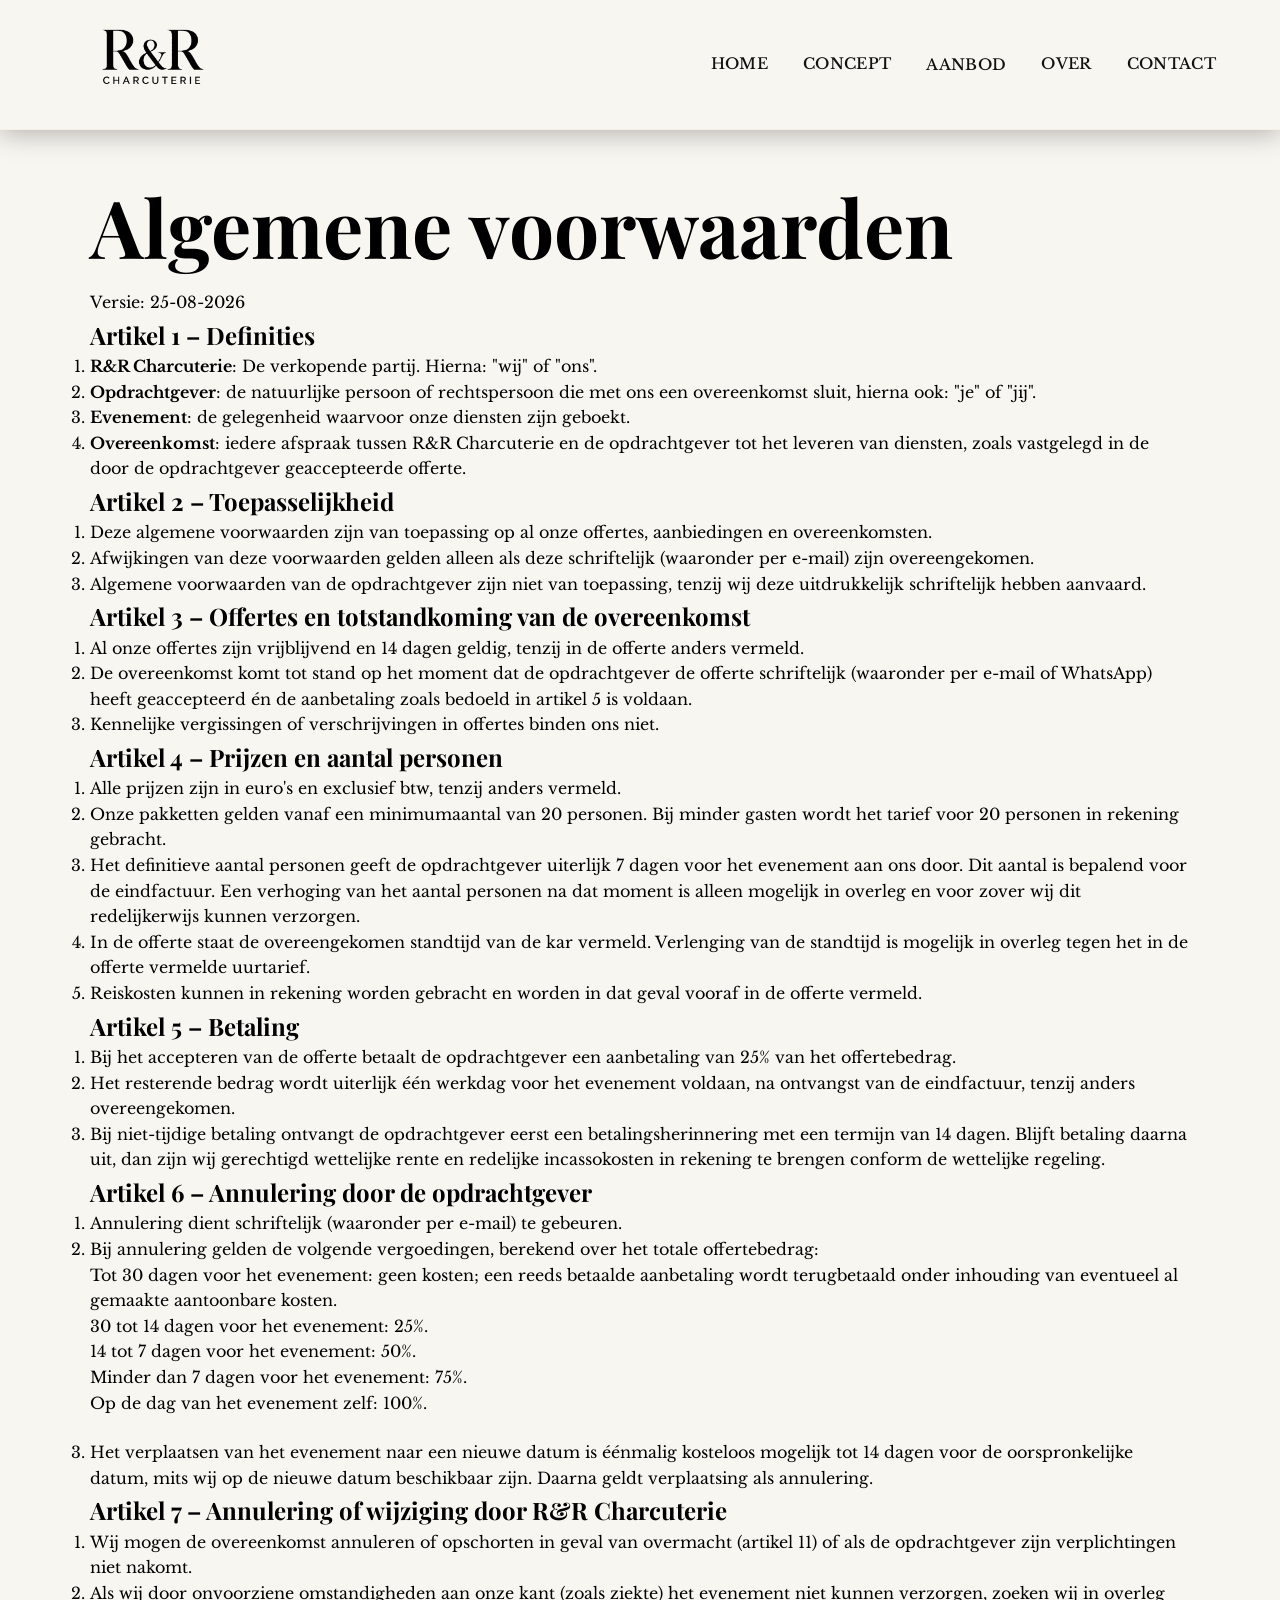
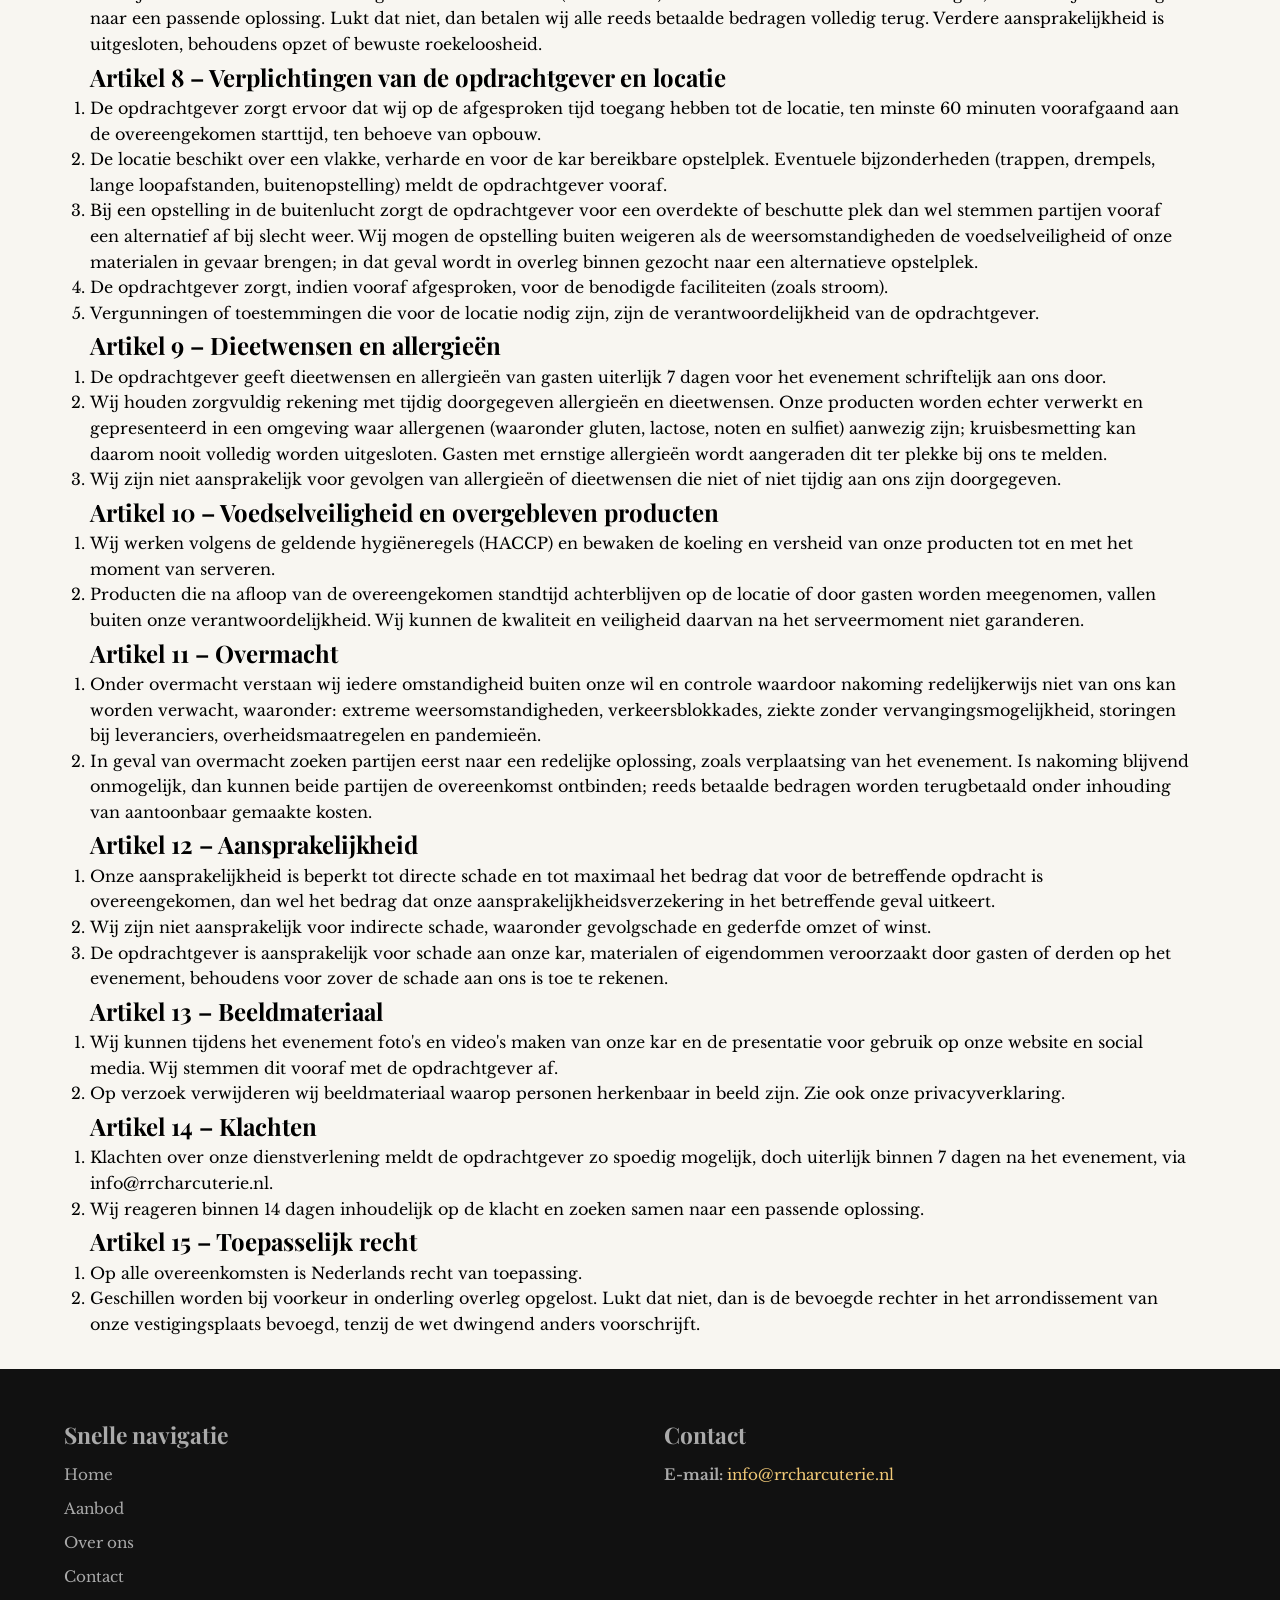
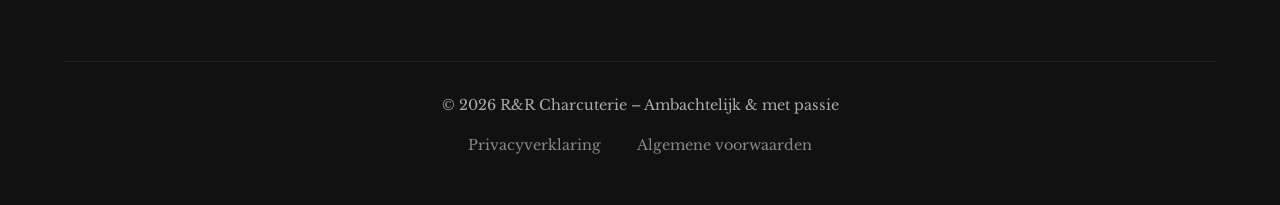
==== algemeen.html @ f0689439 "algemeen" ====
<!DOCTYPE html>
<html lang="en">
<head>
    <meta charset="UTF-8">
    <meta name="viewport" content="width=device-width, initial-scale=1.0">
    <title>Algemene Voorwaarden - Charcuterie Ruben en Ryan</title>
    <link rel="stylesheet" href="/styles.css">
     <!-- Favicon -->
  <link rel="icon" type="image/jpeg" href="t4jKO.jpg">

  <!-- CSS -->
  <link rel="stylesheet" href="/styles.css">

  <!-- Google Fonts -->
  <link rel="preconnect" href="https://fonts.googleapis.com">
  <link rel="preconnect" href="https://fonts.gstatic.com" crossorigin>

  <link
    href="https://fonts.googleapis.com/css2?family=Playfair+Display:wght@400;600&family=Libre+Baskerville&display=swap"
    rel="stylesheet"
  >
</head>
<body>

    <header class="header">
  <div class="container">

    <a href="/" class="logo" aria-label="R&R Charcuterie home">
      <img
        src="t4jKO-removebg-preview.png"
        alt="R&R Charcuterie logo"
      >
    </a>

    <button
      class="menu-toggle"
      aria-label="Menu openen"
      type="button"
    >
      ☰
    </button>

    <nav class="nav" aria-label="Hoofdnavigatie">
      <a href="/">Home</a>
      <a href="/#hoe-werkt-het">Concept</a>

      <div class="dropdown">
        <a
          href="/#menu"
          class="dropdown-toggle"
        >
          Aanbod
        </a>
      </div>

      <a href="/#over">Over</a>
      <a href="/#contact">Contact</a>
    </nav>

  </div>
</header>
<main class="terms-page">
  <section class="terms-hero">
    <div class="container">
      <h1>Algemene voorwaarden</h1>
      <p class="terms-date">Versie: 25-08-2026</p>
    </div>
  </section>

  <section class="terms-section">
    <div class="container terms-container">

      <article class="terms-article">
        <h2>Artikel 1 – Definities</h2>

        <ol>
          <li><strong>R&R Charcuterie</strong>: De verkopende partij. Hierna: "wij" of "ons".</li>
          <li><strong>Opdrachtgever</strong>: de natuurlijke persoon of rechtspersoon die met ons een overeenkomst sluit, hierna ook: "je" of "jij".</li>
          <li><strong>Evenement</strong>: de gelegenheid waarvoor onze diensten zijn geboekt.</li>
          <li><strong>Overeenkomst</strong>: iedere afspraak tussen R&R Charcuterie en de opdrachtgever tot het leveren van diensten, zoals vastgelegd in de door de opdrachtgever geaccepteerde offerte.</li>
        </ol>
      </article>

      <article class="terms-article">
        <h2>Artikel 2 – Toepasselijkheid</h2>

        <ol>
          <li>Deze algemene voorwaarden zijn van toepassing op al onze offertes, aanbiedingen en overeenkomsten.</li>
          <li>Afwijkingen van deze voorwaarden gelden alleen als deze schriftelijk (waaronder per e-mail) zijn overeengekomen.</li>
          <li>Algemene voorwaarden van de opdrachtgever zijn niet van toepassing, tenzij wij deze uitdrukkelijk schriftelijk hebben aanvaard.</li>
        </ol>
      </article>

      <article class="terms-article">
        <h2>Artikel 3 – Offertes en totstandkoming van de overeenkomst</h2>

        <ol>
          <li>Al onze offertes zijn vrijblijvend en 14 dagen geldig, tenzij in de offerte anders vermeld.</li>
          <li>De overeenkomst komt tot stand op het moment dat de opdrachtgever de offerte schriftelijk (waaronder per e-mail of WhatsApp) heeft geaccepteerd én de aanbetaling zoals bedoeld in artikel 5 is voldaan.</li>
          <li>Kennelijke vergissingen of verschrijvingen in offertes binden ons niet.</li>
        </ol>
      </article>

      <article class="terms-article">
        <h2>Artikel 4 – Prijzen en aantal personen</h2>

        <ol>
          <li>Alle prijzen zijn in euro's en exclusief btw, tenzij anders vermeld.</li>
          <li>Onze pakketten gelden vanaf een minimumaantal van 20 personen. Bij minder gasten wordt het tarief voor 20 personen in rekening gebracht.</li>
          <li>Het definitieve aantal personen geeft de opdrachtgever uiterlijk 7 dagen voor het evenement aan ons door. Dit aantal is bepalend voor de eindfactuur. Een verhoging van het aantal personen na dat moment is alleen mogelijk in overleg en voor zover wij dit redelijkerwijs kunnen verzorgen.</li>
          <li>In de offerte staat de overeengekomen standtijd van de kar vermeld. Verlenging van de standtijd is mogelijk in overleg tegen het in de offerte vermelde uurtarief.</li>
          <li>Reiskosten kunnen in rekening worden gebracht en worden in dat geval vooraf in de offerte vermeld.</li>
        </ol>
      </article>

      <article class="terms-article">
        <h2>Artikel 5 – Betaling</h2>

        <ol>
          <li>Bij het accepteren van de offerte betaalt de opdrachtgever een aanbetaling van 25% van het offertebedrag.</li>
          <li>Het resterende bedrag wordt uiterlijk één werkdag voor het evenement voldaan, na ontvangst van de eindfactuur, tenzij anders overeengekomen.</li>
          <li>Bij niet-tijdige betaling ontvangt de opdrachtgever eerst een betalingsherinnering met een termijn van 14 dagen. Blijft betaling daarna uit, dan zijn wij gerechtigd wettelijke rente en redelijke incassokosten in rekening te brengen conform de wettelijke regeling.</li>
        </ol>
      </article>

      <article class="terms-article">
        <h2>Artikel 6 – Annulering door de opdrachtgever</h2>

        <ol>
          <li>Annulering dient schriftelijk (waaronder per e-mail) te gebeuren.</li>
          <li>
            Bij annulering gelden de volgende vergoedingen, berekend over het totale offertebedrag:
            <ul>
              <li>Tot 30 dagen voor het evenement: geen kosten; een reeds betaalde aanbetaling wordt terugbetaald onder inhouding van eventueel al gemaakte aantoonbare kosten.</li>
              <li>30 tot 14 dagen voor het evenement: 25%.</li>
              <li>14 tot 7 dagen voor het evenement: 50%.</li>
              <li>Minder dan 7 dagen voor het evenement: 75%.</li>
              <li>Op de dag van het evenement zelf: 100%.</li>
            </ul>
          </li>
          <li>Het verplaatsen van het evenement naar een nieuwe datum is éénmalig kosteloos mogelijk tot 14 dagen voor de oorspronkelijke datum, mits wij op de nieuwe datum beschikbaar zijn. Daarna geldt verplaatsing als annulering.</li>
        </ol>
      </article>

      <article class="terms-article">
        <h2>Artikel 7 – Annulering of wijziging door R&R Charcuterie</h2>

        <ol>
          <li>Wij mogen de overeenkomst annuleren of opschorten in geval van overmacht (artikel 11) of als de opdrachtgever zijn verplichtingen niet nakomt.</li>
          <li>Als wij door onvoorziene omstandigheden aan onze kant (zoals ziekte) het evenement niet kunnen verzorgen, zoeken wij in overleg naar een passende oplossing. Lukt dat niet, dan betalen wij alle reeds betaalde bedragen volledig terug. Verdere aansprakelijkheid is uitgesloten, behoudens opzet of bewuste roekeloosheid.</li>
        </ol>
      </article>

      <article class="terms-article">
        <h2>Artikel 8 – Verplichtingen van de opdrachtgever en locatie</h2>

        <ol>
          <li>De opdrachtgever zorgt ervoor dat wij op de afgesproken tijd toegang hebben tot de locatie, ten minste 60 minuten voorafgaand aan de overeengekomen starttijd, ten behoeve van opbouw.</li>
          <li>De locatie beschikt over een vlakke, verharde en voor de kar bereikbare opstelplek. Eventuele bijzonderheden (trappen, drempels, lange loopafstanden, buitenopstelling) meldt de opdrachtgever vooraf.</li>
          <li>Bij een opstelling in de buitenlucht zorgt de opdrachtgever voor een overdekte of beschutte plek dan wel stemmen partijen vooraf een alternatief af bij slecht weer. Wij mogen de opstelling buiten weigeren als de weersomstandigheden de voedselveiligheid of onze materialen in gevaar brengen; in dat geval wordt in overleg binnen gezocht naar een alternatieve opstelplek.</li>
          <li>De opdrachtgever zorgt, indien vooraf afgesproken, voor de benodigde faciliteiten (zoals stroom).</li>
          <li>Vergunningen of toestemmingen die voor de locatie nodig zijn, zijn de verantwoordelijkheid van de opdrachtgever.</li>
        </ol>
      </article>

      <article class="terms-article">
        <h2>Artikel 9 – Dieetwensen en allergieën</h2>

        <ol>
          <li>De opdrachtgever geeft dieetwensen en allergieën van gasten uiterlijk 7 dagen voor het evenement schriftelijk aan ons door.</li>
          <li>Wij houden zorgvuldig rekening met tijdig doorgegeven allergieën en dieetwensen. Onze producten worden echter verwerkt en gepresenteerd in een omgeving waar allergenen (waaronder gluten, lactose, noten en sulfiet) aanwezig zijn; kruisbesmetting kan daarom nooit volledig worden uitgesloten. Gasten met ernstige allergieën wordt aangeraden dit ter plekke bij ons te melden.</li>
          <li>Wij zijn niet aansprakelijk voor gevolgen van allergieën of dieetwensen die niet of niet tijdig aan ons zijn doorgegeven.</li>
        </ol>
      </article>

      <article class="terms-article">
        <h2>Artikel 10 – Voedselveiligheid en overgebleven producten</h2>

        <ol>
          <li>Wij werken volgens de geldende hygiëneregels (HACCP) en bewaken de koeling en versheid van onze producten tot en met het moment van serveren.</li>
          <li>Producten die na afloop van de overeengekomen standtijd achterblijven op de locatie of door gasten worden meegenomen, vallen buiten onze verantwoordelijkheid. Wij kunnen de kwaliteit en veiligheid daarvan na het serveermoment niet garanderen.</li>
        </ol>
      </article>

      <article class="terms-article">
        <h2>Artikel 11 – Overmacht</h2>

        <ol>
          <li>Onder overmacht verstaan wij iedere omstandigheid buiten onze wil en controle waardoor nakoming redelijkerwijs niet van ons kan worden verwacht, waaronder: extreme weersomstandigheden, verkeersblokkades, ziekte zonder vervangingsmogelijkheid, storingen bij leveranciers, overheidsmaatregelen en pandemieën.</li>
          <li>In geval van overmacht zoeken partijen eerst naar een redelijke oplossing, zoals verplaatsing van het evenement. Is nakoming blijvend onmogelijk, dan kunnen beide partijen de overeenkomst ontbinden; reeds betaalde bedragen worden terugbetaald onder inhouding van aantoonbaar gemaakte kosten.</li>
        </ol>
      </article>

      <article class="terms-article">
        <h2>Artikel 12 – Aansprakelijkheid</h2>

        <ol>
          <li>Onze aansprakelijkheid is beperkt tot directe schade en tot maximaal het bedrag dat voor de betreffende opdracht is overeengekomen, dan wel het bedrag dat onze aansprakelijkheidsverzekering in het betreffende geval uitkeert.</li>
          <li>Wij zijn niet aansprakelijk voor indirecte schade, waaronder gevolgschade en gederfde omzet of winst.</li>
          <li>De opdrachtgever is aansprakelijk voor schade aan onze kar, materialen of eigendommen veroorzaakt door gasten of derden op het evenement, behoudens voor zover de schade aan ons is toe te rekenen.</li>
        </ol>
      </article>

      <article class="terms-article">
        <h2>Artikel 13 – Beeldmateriaal</h2>

        <ol>
          <li>Wij kunnen tijdens het evenement foto's en video's maken van onze kar en de presentatie voor gebruik op onze website en social media. Wij stemmen dit vooraf met de opdrachtgever af.</li>
          <li>Op verzoek verwijderen wij beeldmateriaal waarop personen herkenbaar in beeld zijn. Zie ook onze privacyverklaring.</li>
        </ol>
      </article>

      <article class="terms-article">
        <h2>Artikel 14 – Klachten</h2>

        <ol>
          <li>Klachten over onze dienstverlening meldt de opdrachtgever zo spoedig mogelijk, doch uiterlijk binnen 7 dagen na het evenement, via <a href="mailto:info@rrcharcuterie.nl">info@rrcharcuterie.nl</a>.</li>
          <li>Wij reageren binnen 14 dagen inhoudelijk op de klacht en zoeken samen naar een passende oplossing.</li>
        </ol>
      </article>

      <article class="terms-article">
        <h2>Artikel 15 – Toepasselijk recht</h2>

        <ol>
          <li>Op alle overeenkomsten is Nederlands recht van toepassing.</li>
          <li>Geschillen worden bij voorkeur in onderling overleg opgelost. Lukt dat niet, dan is de bevoegde rechter in het arrondissement van onze vestigingsplaats bevoegd, tenzij de wet dwingend anders voorschrijft.</li>
        </ol>
      </article>

    </div>
  </section>
</main>

<!-- FOOTER -->
<footer class="footer">

  <div class="container">

    <div class="footer-top">

      <nav
        class="footer-links"
        aria-label="Footer navigatie"
      >

        <h2>
          Snelle navigatie
        </h2>

        <ul>

          <li>
            <a href="/">
              Home
            </a>
          </li>

          <li>
            <a href="/#menu">
              Aanbod
            </a>
          </li>

          <li>
            <a href="/#over">
              Over ons
            </a>
          </li>

          <li>
            <a href="/#contact">
              Contact
            </a>
          </li>

        </ul>

      </nav>


      <div class="footer-contact">

        <h2>
          Contact
        </h2>

        <p>
          <strong>E-mail:</strong>
          <a href="mailto:info@rrcharcuterie.nl">
            info@rrcharcuterie.nl
          </a>
        </p>

      </div>

    </div>


    <div class="footer-bottom">

      <p>
        © 2026 R&amp;R Charcuterie – Ambachtelijk &amp; met passie
      </p>

      <div class="footer-legal">

        <a href="/privacy">
          Privacyverklaring
        </a>

        <a href="/algemeen.html">
          Algemene voorwaarden
        </a>

      </div>

    </div>

  </div>

</footer>

</body>
</html>
---- styles.css ----
/* === RESET & BASICS === */
* {
    margin: 0;
    padding: 0;
    box-sizing: border-box;
  }
html {
  scroll-behavior: smooth !important;
}
  
  body {
    --offwhite: #F8F6F1;
    min-height: 100vh;           /* pagina mag scrollen als content langer is */
    margin: 0;
    font-family: 'Libre Baskerville', serif;
    line-height: 1.6;
    background-color: var(--offwhite)
  }
  
  h1, h2, h3 {
    font-family: 'Playfair Display', serif;
  }
  
  .container {
    width: 90%;
    max-width: 1100px;
    margin: 0 auto;
  }
  
  :root {
    --charcoal: #111111;           /* dieper zwart voor maximale contrast */
    --header-bg: #ffffff;          /* bijna zwart, rijk & diep */
    --header-text: #111111;        /* puur wit – max contrast op donkere bg */
    --accent: #f1c977;             /* helderder, warmer goud – knalt eruit */
    --accent-dark: #d9b26f;        /* donkerdere goud voor diepte in gradients */
    --offwhite: #ffffff;           /* helder wit – beste achtergrond voor tekst */
    --taupe: #8c7f6b;              /* donkerdere neutraal voor secundair */
    --text-dark: #0f0f0f;          /* bijna zwart – super leesbaar op wit */
    --text-light: #444444;         /* donker grijs – goed voor subtiele tekst */
    --border-light: #d9d0b8;       /* zachte maar zichtbare border */
    --shadow-gold: rgba(240,211,153,0.35); /* sterkere gouden schaduw */
  }
  
  /* === HEADER === */
  .header {
    background: var(--offwhite);
    color: var(--header-text);
    position: sticky;
    top: 0;
    z-index: 1000;
    box-shadow: 0 4px 25px rgba(0, 0, 0, 0.28);
    backdrop-filter: blur(12px);
    -webkit-backdrop-filter: blur(12px);
    border-bottom: 1px solid rgba(201, 169, 110, 0.08);
    transition: all 0.35s ease;
  }
  
  .header.scrolled {
    background: rgba(26, 24, 22, 0.92);
    box-shadow: 0 6px 35px rgba(0, 0, 0, 0.4);
    backdrop-filter: blur(16px);
  }
  
  .header .container {
    display: flex;
    justify-content: space-between;
    align-items: center;
    max-width: 1440px;
    margin: 0 auto;
  }
  
  .logo {
    font-size: 1.55rem;
    font-weight: 700;
    letter-spacing: -0.02em;
    text-decoration: none;
    background: linear-gradient(90deg, var(--accent), #e8d5b7);
    -webkit-background-clip: text;
    background-clip: text;
    -webkit-text-fill-color: transparent;
  }

 
  
  .nav {
    display: flex;
    align-items: center;
    gap: 2.2rem;
  }
  
  .nav a {
    color: var(--header-text);
    text-decoration: none;
    font-size: 0.95rem;
    font-weight: 500;
    letter-spacing: 0.02em;
    text-transform: uppercase;
    position: relative;
    transition: all 0.28s ease;
  }
  
  .nav a:hover,
  .nav a.active {
    color: var(--accent);
  }
  
  .nav a::after {
    content: '';
    position: absolute;
    width: 0;
    height: 1.5px;
    bottom: -6px;
    left: 0;
    background: var(--accent);
    transition: width 0.35s cubic-bezier(0.22, 0.61, 0.36, 1);
  }
  
  .nav a:hover::after,
  .nav a.active::after {
    width: 100%;
  }

  .logo img{
    width: 175px;
  }



  
  .menu-toggle {
    display: none;
    background: none;
    border: none;
    color: var(--header-text);
    font-size: 1.6rem;
    cursor: pointer;
    padding: 0.5rem;
    line-height: 1;
  }

  
  
  /* === DROPDOWN === */
  .dropdown {
    position: relative;
    display: inline-block;
  }
  
  .dropdown-toggle {
    color: var(--header-text);
    text-decoration: none;
    font-size: 0.95rem;
    font-weight: 500;
    letter-spacing: 0.02em;
    text-transform: uppercase;
    padding: 0.5rem 0;
    transition: color 0.28s ease;
  }
  
  .dropdown-toggle:hover,
  .dropdown-toggle.active {
    color: var(--accent);
  }
  
  /* Dropdown menu (verborgen standaard) */
  .dropdown-menu {
    display: none;
    position: absolute;
    top: 100%;
    left: 0;
    background: var(--header-bg);
    min-width: 180px;
    box-shadow: 0 8px 25px rgba(0,0,0,0.35);
    border-radius: 8px;
    overflow: hidden;
    backdrop-filter: blur(12px);
    -webkit-backdrop-filter: blur(12px);
    border: 1px solid rgba(201,169,110,0.15);
    z-index: 999;
    margin-top: 6px;
  }
  
  .dropdown-menu a {
    display: block;
    padding: 0.9rem 1.5rem;
    color: var(--header-text);
    text-decoration: none;
    font-size: 0.9rem;
    transition: all 0.25s ease;
    white-space: nowrap;
  }
  
  .dropdown-menu a:hover {
    background: rgba(201,169,110,0.15);
    color: var(--accent);
    padding-left: 1.8rem;
  }
  
  /* Hover: toon dropdown op desktop */
  .dropdown:hover .dropdown-menu {
    display: block;
  }
  
  /* === DROPDOWN OP MOBIEL – veel schoner en intuïtiever === */
  @media (max-width: 768px) {
    /* Dropdown wrapper in mobiel menu */
    .dropdown {
      width: 100%;
    }
  
    /* De toggle-link (Aanbod) krijgt een pijltje of indicator */
    .dropdown-toggle {
      display: flex;
      justify-content: space-between;
      align-items: center;
      width: 100%;
      padding: 0.8rem 1rem;
      cursor: pointer;
    }
  
    .nav{
      align-items: flex-start;
    }
  
    .dropdown-toggle::after {
      content: '▼';
      font-size: 0.8rem;
      transition: transform 0.3s ease;
    }
  
    /* Als submenu open is: draai pijltje om */
    .dropdown.open .dropdown-toggle::after {
      transform: rotate(180deg);
    }
  
    /* Submenu zelf */
    .dropdown-menu {
      display: none; /* standaard dicht */
      position: static;
      background: rgba(0,0,0,0.15); /* subtiel donkerder voor contrast */
      border: none;
      box-shadow: none;
      margin: 0;
      padding: 0.5rem 0 0.5rem 1.5rem; /* lichte insprong */
      border-left: 3px solid var(--accent);
    }
  
    .dropdown-menu a {
      display: block;
      padding: 0.9rem 1rem;
      font-size: 1rem;
      color: var(--header-text);
      text-decoration: none;
    }
  
    .dropdown-menu a:hover {
      background: rgba(201,169,110,0.2);
    }
  
    /* Toon submenu als .open class op .dropdown staat */
    .dropdown.open .dropdown-menu {
      display: block;
    }
  }
  /* === HERO === */
  .hero {
    position: relative;
    height: 70vh;
    display: grid;
    place-items: start center;          /* hoger positioneren */
    padding-top: clamp(5rem, 10vh, 10rem); /* titel hoger op pagina */
    color: #f5f0e9;
    overflow: hidden;
    isolation: isolate;
  }
  
  .hero-img {
    position: absolute;
    inset: 0;
    width: 100%;
    height: 100%;
    object-fit: cover;
    object-position: center 60%;
    z-index: 1;
    will-change: transform;
  }

  .hero-info{
    margin-bottom: 3rem;
  }
  
  .hero-overlay {
    position: absolute;
    inset: 0;
    background: linear-gradient(
      to bottom,
      rgba(0,0,0,0.28) 0%,
      rgba(0,0,0,0.55) 50%,
      rgba(0,0,0,0.65) 100%
    );
    z-index: 2;
    mix-blend-mode: multiply;
    pointer-events: none;
  }
  
  .hero-content {
    position: relative;
    z-index: 3;
    text-align: center;
    padding: 0 1.5rem;
    margin-bottom:3em;
  }
  
  .hero-title {
    font-size: clamp(5rem, 8vw, 6.5rem);
    font-weight: 800;
    letter-spacing: -0.04em;
    line-height: 1.2;
    margin: 0 0 1.2rem;
    text-shadow: 0 8px 32px rgba(0,0,0,0.65);
    background: linear-gradient(90deg, var(--accent), #e8d5b7, var(--accent));
    -webkit-background-clip: text;
    background-clip: text;
    -webkit-text-fill-color: transparent;
    animation: subtleGlow 6s ease-in-out infinite alternate;
  }
  
  .hero-subtitle {
    font-size: clamp(1.25rem, 3.5vw, 1.55rem);
    font-weight: 400;
    line-height: 1.45;
    margin: 0 0 1rem;
    opacity: 0.92;
    letter-spacing: 0.01em;
  }
  
  /* === BUTTONS === */
  .btn {
    display: inline-flex;
    align-items: center;
    justify-content: center;
    gap: 0.8rem;
    padding: 1rem 2.4rem;
    font-size: 1.05rem;
    font-weight: 600;
    letter-spacing: 0.06em;
    text-transform: uppercase;
    text-decoration: none;
    border: none;
    border-radius: 50px;
    cursor: pointer;
    transition: all 0.4s cubic-bezier(0.22, 1, 0.36, 1);
    will-change: transform, box-shadow;
  }
  
  .btn-primary, .btn-hero {
    background: linear-gradient(145deg, var(--accent), #b8975c);
    color: #1a1816;
    box-shadow: 
      0 8px 25px rgba(201, 169, 110, 0.35),
      inset 0 1px 0 rgba(255,255,255,0.18);
  }
  
  .btn-primary:hover,
  .btn-primary:focus-visible,
  .btn-hero:hover,
  .btn-hero:focus-visible {
    transform: translateY(-4px) scale(1.04);
    box-shadow: 
      0 16px 40px rgba(201, 169, 110, 0.5),
      inset 0 1px 0 rgba(255,255,255,0.25);
    background: linear-gradient(145deg, #d4b577, var(--accent));
  }
  
  .btn-primary:active 
  , .btn-hero:active{
    transform: translateY(-1px) scale(0.98);
    box-shadow: 0 6px 20px rgba(201, 169, 110, 0.4);
  }
  
  /* === VERGELIJKING / KEUZE BLOKKEN – compact & in één scherm === */
  .comparison-section {
    padding: clamp(4rem, 8vh, 7rem) 0;
    background: var(--offwhite);
    color: var(--charcoal);
  }
  
  .section-title {
    font-size: clamp(2.4rem, 5vw, 3.8rem);
    text-align: center;
    margin-bottom: 0.8rem;
    background: linear-gradient(90deg, var(--accent), #e8d5b7, var(--accent));
    -webkit-background-clip: text;
    background-clip: text;
    -webkit-text-fill-color: transparent;
  }
  
  .how-it-works {
    padding: 8rem 0 10rem;
     background-image: url("top-view-cheese-assortment-with-copy-space.jpg");
    background-size: cover;
    background-position: center;
    background-repeat: no-repeat;
    text-align: center;
  }


  
  .section-title {
    font-size: clamp(2.8rem, 6vw, 4.5rem);
    margin-bottom: 1rem;
    background: linear-gradient(90deg, var(--accent), #e8d5b7);
    -webkit-background-clip: text;
    background-clip: text;
    -webkit-text-fill-color: transparent;
  }
  
  .section-subtitle {
    font-size: 1.25rem;
    max-width: 720px;
    margin: 0 auto 4.5rem;
  }
  
  .timeline {
    position: relative;
    max-width: 900px;
    margin: 0 auto;
    padding: 1rem 0;
  }
  
  
  .timeline::before {
    content: '';
    position: absolute;
    top: 0;
    bottom: 0;
    left: 50%;
    width: 4px;
    background: linear-gradient(to bottom, var(--accent), rgba(201,169,110,0.3));
    transform: translateX(-50%);
    border-radius: 2px;
  }
  
  .timeline-item {
    display: flex;
    align-items: center;
    margin: 3rem 0;
    opacity: 0;
    transform: translateY(30px);
    transition: opacity 0.8s ease, transform 0.8s ease;
  }
  
  .timeline-item.visible {
    opacity: 1;
    transform: translateY(0);
  }
  
  .timeline-item:nth-child(even) {
    flex-direction: row-reverse;
    text-align: right;
  }
  
  .timeline-dot {
    width: 22px;
    height: 22px;
    background: var(--accent);
    border: 4px solid white;
    border-radius: 50%;
    box-shadow: 0 0 0 6px rgba(201,169,110,0.25);
    position: absolute;
    left: 50%;
    transform: translateX(-50%);
    z-index: 2;
    transition: all 0.5s ease;
  }
  
  .timeline-content {
    width: 45%;
    background: white;
    padding: 2rem;
    border-radius: 16px;
    box-shadow: 0 12px 40px rgba(0,0,0,0.08);
    transition: all 0.5s ease;
  }
  
  .timeline-content h3 {
    font-size: 1.9rem;
    margin-bottom: 0.8rem;
    color: var(--charcoal);
  }
  
  .timeline-content p {
    font-size: 1.08rem;
    color: #555;
    line-height: 1.6;
  }
  
  .timeline-item:hover .timeline-content {
    box-shadow: 0 20px 60px rgba(201,169,110,0.25);
    transform: translateY(-8px);
  }
  
  .how-cta {
    margin-top: 5rem;
  }
  
  /* MOBIEL FIX – alleen dit blok veranderd */
  @media (max-width: 900px) {
    .timeline::before {
      left: 30px;               /* lijn netjes links */
    }
  
    .timeline-item {
      flex-direction: row !important;   /* altijd row, geen reverse meer */
      align-items: flex-start;
      text-align: left !important;
      margin: 4rem 0;
    }
  
    .timeline-dot {
      position: static;         /* niet meer absoluut */
      margin: 0.6rem;
      flex-shrink: 0;
      transform: none;
    }
  
    .timeline-content {
      width: calc(100% - 70px); /* ruimte voor dot */
      margin-left: 0;
      padding: 1.8rem;
    }
  
    /* Extra kleine schermen – nog compacter */
    @media (max-width: 480px) {
      .timeline::before {
        left: 20px;
      }
      .timeline-dot {
        width: 18px;
        height: 18px;
        border-width: 3px;
        margin-right: 1.2rem;
      }
      .timeline-content {
        width: calc(100% - 60px);
        padding: 1.5rem;
      }
    }
  }
  
  .section-subtitle {
    text-align: center;
    font-size: 1.2rem;
    max-width: 600px;
    margin: 0 auto 3rem;
  }
  
  .comparison-grid {
    display: grid;
    grid-template-columns: repeat(2, 1fr); /* altijd 3 kolommen op desktop */
    gap: 1.8rem;
    max-width: 1400px;
    margin: 0 auto;
  }

  

  
  .comparison-item {
    background: white;
    border-radius: 1rem;
    padding: 1.8rem 1.4rem;
    box-shadow: 0 8px 30px rgba(0,0,0,0.06);
    transition: all 0.35s ease;
    text-align: center;
    border: 2px solid black;
    display: flex;
    flex-direction: column;
    height: 100%; /* gelijk hoogte */
  }
  
  a {
    text-decoration: none;
    color: inherit;
  }
  
  a .timeline {
    display: block;
    cursor: pointer;
  }
.custom-menu{
  margin-top: 2rem;
  background-color: var(--offwhite);
  padding: 20px;
  border-radius: 1em;
  border: 2px solid black;
}

.custom-text{
  margin-bottom: 1em;
}
  
  
  
  .comparison-item:hover {
    transform: translateY(-8px);
    box-shadow: 0 16px 45px rgba(201,169,110,0.2);
  }
  
  .comparison-item.featured {
    border: 2px solid var(--accent);
    background: linear-gradient(to bottom, #fffaf0, #ffffff);
  }
  
  .comparison-item h3 {
    font-size: 1.9rem;
    margin: 0 0 0.4rem;
    color: var(--charcoal);
  }
  
  .tagline {
    font-size: 1.05rem;
    font-style: italic;
    color: var(--dark);
    margin: 0 0 1.2rem;
  }
  
 ul {
    list-style: none;
    padding: 0;
    margin: 0 0 1.5rem;
    flex-grow: 1;
    text-align: left;
  }
  
  .comparison-item li {
    margin: 0.7rem 0;
    position: relative;
    padding-left: 1.6rem;
    font-size: 1rem;
    line-height: 1.4;
  }
  
  .comparison-item li::before {
    content: '✦';
    color: var(--accent);
    position: absolute;
    left: 0;
    top: 2px;
  }

  .extra-item li {
       margin: 0.7rem 0;
    position: relative;
    padding-left: 1.6rem;
    font-size: 1rem;
    line-height: 1.4;
  }

  .extra-item li::before{
     content: '✦';
    color: var(--accent);
    position: absolute;
    left: 0;
    top: 2px;
  }
  
  .actions {
    margin-top: auto;
    display: flex;
    gap: 1rem;
    justify-content: center;
    flex-wrap: wrap;
  }
  
  .btn-secondary {
    background: transparent;
    border: 2px solid black;
    color: var(--dark);
    padding: 0.8rem 1.6rem;
    font-size: 0.95rem;
    border-radius: 50px;
  }

  .btn-hero {
    background-color: var(--accent);
    border: 2px solid black;
    color: var(--charcoal);
    padding: 0.8rem 1.6rem;
    font-size: 0.95rem;
    border-radius: 50px;
  }
  
  .btn-secondary:hover {
    background: var(--accent);
    color: #1a1816;
  }

  .concept-section{
    padding: 8rem 0;
  }
  
  .over-section {
    padding: 8rem 0;
    background-color: rgba(208, 208, 208, 0.091);
    text-align: center;
  }
  
  .section-title {
    font-size: clamp(2.8rem, 6vw, 4.5rem);
    margin-bottom: 2rem;
    background: linear-gradient(90deg, var(--accent), #e8d5b7);
    -webkit-background-clip: text;
    background-clip: text;
    -webkit-text-fill-color: transparent;
  }
  
  .over-grid {
    display: grid;
    grid-template-columns: 1fr 1fr;
    gap: 4rem;
    align-items: center;
    max-width: 1100px;
    margin: 0 auto;
  }

  .over-content {
  display: flex;
  align-items: center;
  gap: 5rem;
}

.over-text {
  flex: 1;
}

.over-image {
  flex: 1;
}

.over-image img {
  width: 100%;
  height: 100%;
  display: block;
  border-radius: 18px;
  object-fit: cover;
  box-shadow: 0 20px 60px rgba(0, 0, 0, 0.15);
}

/* Mobiel */
@media (max-width: 900px) {
  .over-content {
    flex-direction: column;
    gap: 3rem;
  }

  .over-text,
  .over-image {
    width: 100%;
  }
}
  
  .over-text {
    text-align: left;
  }
  
  .intro {
    font-size: 1.4rem;
    font-style: italic;
    color: var(--accent);
    margin-bottom: 1.5rem;
  }
  
  .over-text p {
    font-size: 1.15rem;
    margin-bottom: 1.4rem;
    color: #444;
  }
  
  .highlights {
    list-style: none;
    margin: 2rem 0;
    padding: 0;
  }

  .highlights li {
    font-size: 1.1rem;
    margin: 1rem 0;
    position: relative;
    padding-left: 2rem;
  }
  
  .highlights li::before {
    content: '✦';
    color: var(--accent);
    position: absolute;
    left: 0;
    font-size: 1.4rem;
  }
  
  .closing {
    font-size: 1.25rem;
    font-weight: 600;
    margin-top: 2rem;
    color: var(--charcoal);
  }
  
  .over-images {
    display: grid;
    gap: 1.5rem;
  }
  
  .over-img {
    width: 100%;
    height: 320px;
    object-fit: cover;
    border-radius: 12px;
    box-shadow: 0 12px 35px rgba(0,0,0,0.12);
    transition: transform 0.4s ease;
  }
  
  .over-img:hover {
    transform: scale(1.04);
  }
  
  .contact-section {
    padding: 8rem 0 10rem;
    text-align: center;
  }
  
  .section-title {
    font-size: clamp(2.8rem, 6vw, 4.5rem);
    margin-bottom: 1rem;
    background: linear-gradient(90deg, var(--accent), #e8d5b7);
    -webkit-background-clip: text;
    background-clip: text;
    -webkit-text-fill-color: transparent;
  }
  
  .contact-section {
    padding: 8rem 0 10rem;
    background: linear-gradient(to bottom, #f8f5f0, var(--offwhite));
    text-align: center;
  }
  
  .section-title {
    font-size: clamp(2.8rem, 6vw, 4.5rem);
    margin-bottom: 1rem;
    background: linear-gradient(90deg, var(--accent), #e8d5b7);
    -webkit-background-clip: text;
    background-clip: text;
    -webkit-text-fill-color: transparent;
  }

  
  .contact-form {
    margin: 0 auto;
    text-align: left;
    padding: 3rem;
    box-shadow: 0 20px 60px rgba(0,0,0,0.08);
  }
  
  .form-row {
    display: grid;
    grid-template-columns: repeat(auto-fit, minmax(300px, 1fr));
    gap: 2.5rem;
    margin-bottom: 2rem;
  }
  
  .form-group {
    position: relative;
    margin-bottom: 1.8rem;
  }
  
  .form-group label {
    font-weight: 600;
    margin-bottom: 0.6rem;
    color: var(--charcoal);
    display: block;
    font-size: 1.05rem;
  }
  
  .form-group input,
  .form-group select,
  .form-group textarea {
    width: 100%;
    padding: 1.2rem 1.4rem;
    border: 1px solid #ddd;
    border-radius: 12px;
    font-family: inherit;
    font-size: 1.05rem;
    background: #fafafa;
    transition: all 0.3s ease;
    box-shadow: inset 0 2px 4px rgba(0,0,0,0.03);
  }
  
  .form-group input:focus,
  .form-group select:focus,
  .form-group textarea:focus {
    outline: none;
    border-color: var(--accent);
    box-shadow: 0 0 0 4px rgba(201,169,110,0.15);
    background: white;
  }
  
  .form-group textarea {
    resize: vertical;
    min-height: 140px;
  }
  
  .checkbox {
    margin: 2.5rem 0 2rem;
    display: flex;
    align-items: flex-start;
    gap: 0.8rem;
    font-size: 1rem;
  }
  
  .checkbox input {
    margin-top: 0.3rem;
  }
  
  .checkbox a {
    color: var(--accent);
    text-decoration: underline;
  }
  
  .btn-primary, .btn-hero {
    width: 100%;
    padding: 1.4rem;
    font-size: 1.15rem;
    font-weight: 600;
    letter-spacing: 0.08em;
    border-radius: 50px;
    background: linear-gradient(145deg, var(--accent), #b8975c);
    color: #1a1816;
    border: none;
    cursor: pointer;
    box-shadow: 0 12px 35px rgba(201,169,110,0.4);
    transition: all 0.4s cubic-bezier(0.22, 1, 0.36, 1);
  }
  
  .btn-primary:hover {
    transform: translateY(-4px);
    box-shadow: 0 20px 50px rgba(201,169,110,0.55);
  }
  
  .privacy{
    padding:20px;
    margin-bottom:20px;
  }
  
  .form-note {
    font-size: 0.95rem;
    color: #777;
    margin-top: 1.5rem;
    text-align: center;
  }
  
  .contact-info {
    margin-top: 4rem;
    font-size: 1.15rem;
    color: #555;
  }
  
  .contact-info p {
    margin: 0.8rem 0;
  }
  
  .contact-info a {
    color: var(--accent);
    text-decoration: none;
    font-weight: 600;
  }
  
  /* Responsive */
  @media (max-width: 768px) {
    .contact-form {
      padding: 2.5rem 1.5rem;
    }
  
    .form-row {
      grid-template-columns: 1fr;
      gap: 1.8rem;
    }
  
    .btn-primary {
      padding: 1.3rem;
    }
  }
  
  .footer {
    background: #111;
    color: #aaa;
    padding: 4rem 0 2rem;
    font-size: 0.95rem;
    text-align: center;
  }
  
  .footer .container {
    max-width: 1400px;
  }
  
  .footer-top {
    display: grid;
    grid-template-columns: repeat(auto-fit, minmax(220px, 1fr));
    gap: 3rem;
    margin-bottom: 3rem;
    text-align: left;
  }
  
  .footer-brand {
    max-width: 300px;
  }
  
  .footer-logo {
    font-size: 1.8rem;
    font-weight: 700;
    color: var(--accent);
    text-decoration: none;
    display: block;
    margin-bottom: 0.8rem;
  }
  
  .footer-tagline {
    font-size: 1rem;
    color: #888;
    line-height: 1.5;
  }
  
  .footer-links h4,
  .footer-contact h4,
  .footer-social h4 {
    color: white;
    font-size: 1.1rem;
    margin-bottom: 1.2rem;
  }
  
  .footer-links ul {
    list-style: none;
    padding: 0;
  }
  
  .footer-links li {
    margin: 0.6rem 0;
  }
  
  .footer-links a {
    color: #aaa;
    text-decoration: none;
    transition: color 0.3s;
  }
  
  .footer-links a:hover {
    color: var(--accent);
  }
  
  .footer-contact p {
    margin: 0.6rem 0;
  }
  
  .footer-contact a {
    color: var(--accent);
    text-decoration: none;
  }
  
  .footer-social .social-icons {
    display: flex;
    gap: 1rem;
  }
  
  .social-icons a {
    color: #aaa;
    transition: color 0.3s;
  }
  
  .social-icons a:hover {
    color: var(--accent);
  }
  
  .social-icons svg {
    width: 28px;
    height: 28px;
  }
  
  .footer-bottom {
    border-top: 1px solid #222;
    padding-top: 2rem;
    font-size: 0.9rem;
  }
  
  .footer-legal {
    margin-top: 1rem;
  }
  
  .footer-legal a {
    color: #888;
    margin: 0 1rem;
    text-decoration: none;
  }
  
  .footer-legal a:hover {
    color: var(--accent);
  }
  
  /* Responsive */
  @media (max-width: 768px) {
    .footer-top {
      grid-template-columns: 1fr;
      text-align: center;
    }
  
    .footer-brand {
      margin-bottom: 2rem;
    }
  
    .footer-links,
    .footer-contact,
    .footer-social {
      text-align: center;
    }
  
    .social-icons {
      justify-content: center;
    }
  }
  
  @media (max-width: 768px) {
    .form-row {
      grid-template-columns: 1fr;
      gap: 1.5rem;
    }
  }
  
  @media (max-width: 900px) {
    .over-grid {
      grid-template-columns: 1fr;
      gap: 3rem;
    }
    
    .over-text {
      text-align: center;
    }
  }
  
  /* Mobiel: stack onder elkaar */
  @media (max-width: 1024px) {
    .comparison-grid {
      grid-template-columns: 1fr;
      gap: 2.5rem;
    }
    .comparison-item {
      padding: 2rem 1.8rem;
    }
  }
  
     /* === FOOTER === */
      .footer {
        background: #111;
        color: #aaa;
        text-align: center;
        padding: 3rem 0;
        font-size: 0.95rem;
      }
  
  /* === ANIMATIES === */
  @keyframes subtleGlow {
    from { text-shadow: 0 8px 32px rgba(201,169,110,0.2); }
    to   { text-shadow: 0 12px 48px rgba(201,169,110,0.45); }
  }
  
  /* === RESPONSIVE === */
  
  /* Tablet & kleiner */
  @media (max-width: 1024px) {
    .header .container {
      padding: 1rem 1.8rem;
    }
    .nav {
      gap: 1.4rem;
    }
    .nav a {
      font-size: 0.9rem;
    }
  }
  
  /* Mobiel — hamburger menu */
  @media (max-width: 768px) {
    .hero {
      height: 85vh;
      min-height: 600px;
      padding-top: clamp(8rem, 12vh, 14rem);
    }
  
    .hero-title {
      font-size: clamp(2.8rem, 10vw, 4.8rem);
    }
    .hero-subtitle {
      font-size: 1.2rem;
    }
    .btn {
      padding: 0.95rem 2.2rem;
      font-size: 1rem;
    }
  
    .header .container {
      padding: 1rem 1.5rem;
      flex-wrap: wrap;
    }
  
    .nav {
      display: none;
    }
  
  
  
    .menu-toggle {
      display: block;
      font-size: 1.8rem;
    }
  
    .nav.mobile-active {
      display: flex;
      flex-direction: column;
      position: absolute;
      top: 100%;
      left: 0;
      right: 0;
      background: var(--header-bg);
      padding: 1.5rem;
      box-shadow: 0 10px 30px rgba(0,0,0,0.4);
      backdrop-filter: blur(12px);
      border-top: 1px solid rgba(201, 169, 110, 0.12);
      gap: 1.4rem;
      animation: slideDown 0.35s ease;
    }
  
    .nav.mobile-active a {
      font-size: 1.1rem;
      padding: 0.8rem 0;
      text-align: center;
    }
  }
  
  @media (max-width: 480px) {
    .header .container {
      padding: 0.9rem 1.2rem;
    }
   
    .menu-toggle {
      font-size: 1.6rem;
    }
    .hero-content {
      padding: 0 1.2rem;
    }
  }

  @media (max-width: 700px) {
  .logo img {
    width: 100px;
  }
}

.terms-page{
  margin-top: 2rem;
}

.terms-page h1{
  font-size: 5em;
}

.terms-section{
  margin-bottom: 2rem;
}
---- styles.css ----
/* === RESET & BASICS === */
* {
    margin: 0;
    padding: 0;
    box-sizing: border-box;
  }
html {
  scroll-behavior: smooth !important;
}
  
  body {
    --offwhite: #F8F6F1;
    min-height: 100vh;           /* pagina mag scrollen als content langer is */
    margin: 0;
    font-family: 'Libre Baskerville', serif;
    line-height: 1.6;
    background-color: var(--offwhite)
  }
  
  h1, h2, h3 {
    font-family: 'Playfair Display', serif;
  }
  
  .container {
    width: 90%;
    max-width: 1100px;
    margin: 0 auto;
  }
  
  :root {
    --charcoal: #111111;           /* dieper zwart voor maximale contrast */
    --header-bg: #ffffff;          /* bijna zwart, rijk & diep */
    --header-text: #111111;        /* puur wit – max contrast op donkere bg */
    --accent: #f1c977;             /* helderder, warmer goud – knalt eruit */
    --accent-dark: #d9b26f;        /* donkerdere goud voor diepte in gradients */
    --offwhite: #ffffff;           /* helder wit – beste achtergrond voor tekst */
    --taupe: #8c7f6b;              /* donkerdere neutraal voor secundair */
    --text-dark: #0f0f0f;          /* bijna zwart – super leesbaar op wit */
    --text-light: #444444;         /* donker grijs – goed voor subtiele tekst */
    --border-light: #d9d0b8;       /* zachte maar zichtbare border */
    --shadow-gold: rgba(240,211,153,0.35); /* sterkere gouden schaduw */
  }
  
  /* === HEADER === */
  .header {
    background: var(--offwhite);
    color: var(--header-text);
    position: sticky;
    top: 0;
    z-index: 1000;
    box-shadow: 0 4px 25px rgba(0, 0, 0, 0.28);
    backdrop-filter: blur(12px);
    -webkit-backdrop-filter: blur(12px);
    border-bottom: 1px solid rgba(201, 169, 110, 0.08);
    transition: all 0.35s ease;
  }
  
  .header.scrolled {
    background: rgba(26, 24, 22, 0.92);
    box-shadow: 0 6px 35px rgba(0, 0, 0, 0.4);
    backdrop-filter: blur(16px);
  }
  
  .header .container {
    display: flex;
    justify-content: space-between;
    align-items: center;
    max-width: 1440px;
    margin: 0 auto;
  }
  
  .logo {
    font-size: 1.55rem;
    font-weight: 700;
    letter-spacing: -0.02em;
    text-decoration: none;
    background: linear-gradient(90deg, var(--accent), #e8d5b7);
    -webkit-background-clip: text;
    background-clip: text;
    -webkit-text-fill-color: transparent;
  }

 
  
  .nav {
    display: flex;
    align-items: center;
    gap: 2.2rem;
  }
  
  .nav a {
    color: var(--header-text);
    text-decoration: none;
    font-size: 0.95rem;
    font-weight: 500;
    letter-spacing: 0.02em;
    text-transform: uppercase;
    position: relative;
    transition: all 0.28s ease;
  }
  
  .nav a:hover,
  .nav a.active {
    color: var(--accent);
  }
  
  .nav a::after {
    content: '';
    position: absolute;
    width: 0;
    height: 1.5px;
    bottom: -6px;
    left: 0;
    background: var(--accent);
    transition: width 0.35s cubic-bezier(0.22, 0.61, 0.36, 1);
  }
  
  .nav a:hover::after,
  .nav a.active::after {
    width: 100%;
  }

  .logo img{
    width: 175px;
  }



  
  .menu-toggle {
    display: none;
    background: none;
    border: none;
    color: var(--header-text);
    font-size: 1.6rem;
    cursor: pointer;
    padding: 0.5rem;
    line-height: 1;
  }

  
  
  /* === DROPDOWN === */
  .dropdown {
    position: relative;
    display: inline-block;
  }
  
  .dropdown-toggle {
    color: var(--header-text);
    text-decoration: none;
    font-size: 0.95rem;
    font-weight: 500;
    letter-spacing: 0.02em;
    text-transform: uppercase;
    padding: 0.5rem 0;
    transition: color 0.28s ease;
  }
  
  .dropdown-toggle:hover,
  .dropdown-toggle.active {
    color: var(--accent);
  }
  
  /* Dropdown menu (verborgen standaard) */
  .dropdown-menu {
    display: none;
    position: absolute;
    top: 100%;
    left: 0;
    background: var(--header-bg);
    min-width: 180px;
    box-shadow: 0 8px 25px rgba(0,0,0,0.35);
    border-radius: 8px;
    overflow: hidden;
    backdrop-filter: blur(12px);
    -webkit-backdrop-filter: blur(12px);
    border: 1px solid rgba(201,169,110,0.15);
    z-index: 999;
    margin-top: 6px;
  }
  
  .dropdown-menu a {
    display: block;
    padding: 0.9rem 1.5rem;
    color: var(--header-text);
    text-decoration: none;
    font-size: 0.9rem;
    transition: all 0.25s ease;
    white-space: nowrap;
  }
  
  .dropdown-menu a:hover {
    background: rgba(201,169,110,0.15);
    color: var(--accent);
    padding-left: 1.8rem;
  }
  
  /* Hover: toon dropdown op desktop */
  .dropdown:hover .dropdown-menu {
    display: block;
  }
  
  /* === DROPDOWN OP MOBIEL – veel schoner en intuïtiever === */
  @media (max-width: 768px) {
    /* Dropdown wrapper in mobiel menu */
    .dropdown {
      width: 100%;
    }
  
    /* De toggle-link (Aanbod) krijgt een pijltje of indicator */
    .dropdown-toggle {
      display: flex;
      justify-content: space-between;
      align-items: center;
      width: 100%;
      padding: 0.8rem 1rem;
      cursor: pointer;
    }
  
    .nav{
      align-items: flex-start;
    }
  
    .dropdown-toggle::after {
      content: '▼';
      font-size: 0.8rem;
      transition: transform 0.3s ease;
    }
  
    /* Als submenu open is: draai pijltje om */
    .dropdown.open .dropdown-toggle::after {
      transform: rotate(180deg);
    }
  
    /* Submenu zelf */
    .dropdown-menu {
      display: none; /* standaard dicht */
      position: static;
      background: rgba(0,0,0,0.15); /* subtiel donkerder voor contrast */
      border: none;
      box-shadow: none;
      margin: 0;
      padding: 0.5rem 0 0.5rem 1.5rem; /* lichte insprong */
      border-left: 3px solid var(--accent);
    }
  
    .dropdown-menu a {
      display: block;
      padding: 0.9rem 1rem;
      font-size: 1rem;
      color: var(--header-text);
      text-decoration: none;
    }
  
    .dropdown-menu a:hover {
      background: rgba(201,169,110,0.2);
    }
  
    /* Toon submenu als .open class op .dropdown staat */
    .dropdown.open .dropdown-menu {
      display: block;
    }
  }
  /* === HERO === */
  .hero {
    position: relative;
    height: 70vh;
    display: grid;
    place-items: start center;          /* hoger positioneren */
    padding-top: clamp(5rem, 10vh, 10rem); /* titel hoger op pagina */
    color: #f5f0e9;
    overflow: hidden;
    isolation: isolate;
  }
  
  .hero-img {
    position: absolute;
    inset: 0;
    width: 100%;
    height: 100%;
    object-fit: cover;
    object-position: center 60%;
    z-index: 1;
    will-change: transform;
  }

  .hero-info{
    margin-bottom: 3rem;
  }
  
  .hero-overlay {
    position: absolute;
    inset: 0;
    background: linear-gradient(
      to bottom,
      rgba(0,0,0,0.28) 0%,
      rgba(0,0,0,0.55) 50%,
      rgba(0,0,0,0.65) 100%
    );
    z-index: 2;
    mix-blend-mode: multiply;
    pointer-events: none;
  }
  
  .hero-content {
    position: relative;
    z-index: 3;
    text-align: center;
    padding: 0 1.5rem;
    margin-bottom:3em;
  }
  
  .hero-title {
    font-size: clamp(5rem, 8vw, 6.5rem);
    font-weight: 800;
    letter-spacing: -0.04em;
    line-height: 1.2;
    margin: 0 0 1.2rem;
    text-shadow: 0 8px 32px rgba(0,0,0,0.65);
    background: linear-gradient(90deg, var(--accent), #e8d5b7, var(--accent));
    -webkit-background-clip: text;
    background-clip: text;
    -webkit-text-fill-color: transparent;
    animation: subtleGlow 6s ease-in-out infinite alternate;
  }
  
  .hero-subtitle {
    font-size: clamp(1.25rem, 3.5vw, 1.55rem);
    font-weight: 400;
    line-height: 1.45;
    margin: 0 0 1rem;
    opacity: 0.92;
    letter-spacing: 0.01em;
  }
  
  /* === BUTTONS === */
  .btn {
    display: inline-flex;
    align-items: center;
    justify-content: center;
    gap: 0.8rem;
    padding: 1rem 2.4rem;
    font-size: 1.05rem;
    font-weight: 600;
    letter-spacing: 0.06em;
    text-transform: uppercase;
    text-decoration: none;
    border: none;
    border-radius: 50px;
    cursor: pointer;
    transition: all 0.4s cubic-bezier(0.22, 1, 0.36, 1);
    will-change: transform, box-shadow;
  }
  
  .btn-primary, .btn-hero {
    background: linear-gradient(145deg, var(--accent), #b8975c);
    color: #1a1816;
    box-shadow: 
      0 8px 25px rgba(201, 169, 110, 0.35),
      inset 0 1px 0 rgba(255,255,255,0.18);
  }
  
  .btn-primary:hover,
  .btn-primary:focus-visible,
  .btn-hero:hover,
  .btn-hero:focus-visible {
    transform: translateY(-4px) scale(1.04);
    box-shadow: 
      0 16px 40px rgba(201, 169, 110, 0.5),
      inset 0 1px 0 rgba(255,255,255,0.25);
    background: linear-gradient(145deg, #d4b577, var(--accent));
  }
  
  .btn-primary:active 
  , .btn-hero:active{
    transform: translateY(-1px) scale(0.98);
    box-shadow: 0 6px 20px rgba(201, 169, 110, 0.4);
  }
  
  /* === VERGELIJKING / KEUZE BLOKKEN – compact & in één scherm === */
  .comparison-section {
    padding: clamp(4rem, 8vh, 7rem) 0;
    background: var(--offwhite);
    color: var(--charcoal);
  }
  
  .section-title {
    font-size: clamp(2.4rem, 5vw, 3.8rem);
    text-align: center;
    margin-bottom: 0.8rem;
    background: linear-gradient(90deg, var(--accent), #e8d5b7, var(--accent));
    -webkit-background-clip: text;
    background-clip: text;
    -webkit-text-fill-color: transparent;
  }
  
  .how-it-works {
    padding: 8rem 0 10rem;
     background-image: url("top-view-cheese-assortment-with-copy-space.jpg");
    background-size: cover;
    background-position: center;
    background-repeat: no-repeat;
    text-align: center;
  }


  
  .section-title {
    font-size: clamp(2.8rem, 6vw, 4.5rem);
    margin-bottom: 1rem;
    background: linear-gradient(90deg, var(--accent), #e8d5b7);
    -webkit-background-clip: text;
    background-clip: text;
    -webkit-text-fill-color: transparent;
  }
  
  .section-subtitle {
    font-size: 1.25rem;
    max-width: 720px;
    margin: 0 auto 4.5rem;
  }
  
  .timeline {
    position: relative;
    max-width: 900px;
    margin: 0 auto;
    padding: 1rem 0;
  }
  
  
  .timeline::before {
    content: '';
    position: absolute;
    top: 0;
    bottom: 0;
    left: 50%;
    width: 4px;
    background: linear-gradient(to bottom, var(--accent), rgba(201,169,110,0.3));
    transform: translateX(-50%);
    border-radius: 2px;
  }
  
  .timeline-item {
    display: flex;
    align-items: center;
    margin: 3rem 0;
    opacity: 0;
    transform: translateY(30px);
    transition: opacity 0.8s ease, transform 0.8s ease;
  }
  
  .timeline-item.visible {
    opacity: 1;
    transform: translateY(0);
  }
  
  .timeline-item:nth-child(even) {
    flex-direction: row-reverse;
    text-align: right;
  }
  
  .timeline-dot {
    width: 22px;
    height: 22px;
    background: var(--accent);
    border: 4px solid white;
    border-radius: 50%;
    box-shadow: 0 0 0 6px rgba(201,169,110,0.25);
    position: absolute;
    left: 50%;
    transform: translateX(-50%);
    z-index: 2;
    transition: all 0.5s ease;
  }
  
  .timeline-content {
    width: 45%;
    background: white;
    padding: 2rem;
    border-radius: 16px;
    box-shadow: 0 12px 40px rgba(0,0,0,0.08);
    transition: all 0.5s ease;
  }
  
  .timeline-content h3 {
    font-size: 1.9rem;
    margin-bottom: 0.8rem;
    color: var(--charcoal);
  }
  
  .timeline-content p {
    font-size: 1.08rem;
    color: #555;
    line-height: 1.6;
  }
  
  .timeline-item:hover .timeline-content {
    box-shadow: 0 20px 60px rgba(201,169,110,0.25);
    transform: translateY(-8px);
  }
  
  .how-cta {
    margin-top: 5rem;
  }
  
  /* MOBIEL FIX – alleen dit blok veranderd */
  @media (max-width: 900px) {
    .timeline::before {
      left: 30px;               /* lijn netjes links */
    }
  
    .timeline-item {
      flex-direction: row !important;   /* altijd row, geen reverse meer */
      align-items: flex-start;
      text-align: left !important;
      margin: 4rem 0;
    }
  
    .timeline-dot {
      position: static;         /* niet meer absoluut */
      margin: 0.6rem;
      flex-shrink: 0;
      transform: none;
    }
  
    .timeline-content {
      width: calc(100% - 70px); /* ruimte voor dot */
      margin-left: 0;
      padding: 1.8rem;
    }
  
    /* Extra kleine schermen – nog compacter */
    @media (max-width: 480px) {
      .timeline::before {
        left: 20px;
      }
      .timeline-dot {
        width: 18px;
        height: 18px;
        border-width: 3px;
        margin-right: 1.2rem;
      }
      .timeline-content {
        width: calc(100% - 60px);
        padding: 1.5rem;
      }
    }
  }
  
  .section-subtitle {
    text-align: center;
    font-size: 1.2rem;
    max-width: 600px;
    margin: 0 auto 3rem;
  }
  
  .comparison-grid {
    display: grid;
    grid-template-columns: repeat(2, 1fr); /* altijd 3 kolommen op desktop */
    gap: 1.8rem;
    max-width: 1400px;
    margin: 0 auto;
  }

  

  
  .comparison-item {
    background: white;
    border-radius: 1rem;
    padding: 1.8rem 1.4rem;
    box-shadow: 0 8px 30px rgba(0,0,0,0.06);
    transition: all 0.35s ease;
    text-align: center;
    border: 2px solid black;
    display: flex;
    flex-direction: column;
    height: 100%; /* gelijk hoogte */
  }
  
  a {
    text-decoration: none;
    color: inherit;
  }
  
  a .timeline {
    display: block;
    cursor: pointer;
  }
.custom-menu{
  margin-top: 2rem;
  background-color: var(--offwhite);
  padding: 20px;
  border-radius: 1em;
  border: 2px solid black;
}

.custom-text{
  margin-bottom: 1em;
}
  
  
  
  .comparison-item:hover {
    transform: translateY(-8px);
    box-shadow: 0 16px 45px rgba(201,169,110,0.2);
  }
  
  .comparison-item.featured {
    border: 2px solid var(--accent);
    background: linear-gradient(to bottom, #fffaf0, #ffffff);
  }
  
  .comparison-item h3 {
    font-size: 1.9rem;
    margin: 0 0 0.4rem;
    color: var(--charcoal);
  }
  
  .tagline {
    font-size: 1.05rem;
    font-style: italic;
    color: var(--dark);
    margin: 0 0 1.2rem;
  }
  
 ul {
    list-style: none;
    padding: 0;
    margin: 0 0 1.5rem;
    flex-grow: 1;
    text-align: left;
  }
  
  .comparison-item li {
    margin: 0.7rem 0;
    position: relative;
    padding-left: 1.6rem;
    font-size: 1rem;
    line-height: 1.4;
  }
  
  .comparison-item li::before {
    content: '✦';
    color: var(--accent);
    position: absolute;
    left: 0;
    top: 2px;
  }

  .extra-item li {
       margin: 0.7rem 0;
    position: relative;
    padding-left: 1.6rem;
    font-size: 1rem;
    line-height: 1.4;
  }

  .extra-item li::before{
     content: '✦';
    color: var(--accent);
    position: absolute;
    left: 0;
    top: 2px;
  }
  
  .actions {
    margin-top: auto;
    display: flex;
    gap: 1rem;
    justify-content: center;
    flex-wrap: wrap;
  }
  
  .btn-secondary {
    background: transparent;
    border: 2px solid black;
    color: var(--dark);
    padding: 0.8rem 1.6rem;
    font-size: 0.95rem;
    border-radius: 50px;
  }

  .btn-hero {
    background-color: var(--accent);
    border: 2px solid black;
    color: var(--charcoal);
    padding: 0.8rem 1.6rem;
    font-size: 0.95rem;
    border-radius: 50px;
  }
  
  .btn-secondary:hover {
    background: var(--accent);
    color: #1a1816;
  }

  .concept-section{
    padding: 8rem 0;
  }
  
  .over-section {
    padding: 8rem 0;
    background-color: rgba(208, 208, 208, 0.091);
    text-align: center;
  }
  
  .section-title {
    font-size: clamp(2.8rem, 6vw, 4.5rem);
    margin-bottom: 2rem;
    background: linear-gradient(90deg, var(--accent), #e8d5b7);
    -webkit-background-clip: text;
    background-clip: text;
    -webkit-text-fill-color: transparent;
  }
  
  .over-grid {
    display: grid;
    grid-template-columns: 1fr 1fr;
    gap: 4rem;
    align-items: center;
    max-width: 1100px;
    margin: 0 auto;
  }

  .over-content {
  display: flex;
  align-items: center;
  gap: 5rem;
}

.over-text {
  flex: 1;
}

.over-image {
  flex: 1;
}

.over-image img {
  width: 100%;
  height: 100%;
  display: block;
  border-radius: 18px;
  object-fit: cover;
  box-shadow: 0 20px 60px rgba(0, 0, 0, 0.15);
}

/* Mobiel */
@media (max-width: 900px) {
  .over-content {
    flex-direction: column;
    gap: 3rem;
  }

  .over-text,
  .over-image {
    width: 100%;
  }
}
  
  .over-text {
    text-align: left;
  }
  
  .intro {
    font-size: 1.4rem;
    font-style: italic;
    color: var(--accent);
    margin-bottom: 1.5rem;
  }
  
  .over-text p {
    font-size: 1.15rem;
    margin-bottom: 1.4rem;
    color: #444;
  }
  
  .highlights {
    list-style: none;
    margin: 2rem 0;
    padding: 0;
  }

  .highlights li {
    font-size: 1.1rem;
    margin: 1rem 0;
    position: relative;
    padding-left: 2rem;
  }
  
  .highlights li::before {
    content: '✦';
    color: var(--accent);
    position: absolute;
    left: 0;
    font-size: 1.4rem;
  }
  
  .closing {
    font-size: 1.25rem;
    font-weight: 600;
    margin-top: 2rem;
    color: var(--charcoal);
  }
  
  .over-images {
    display: grid;
    gap: 1.5rem;
  }
  
  .over-img {
    width: 100%;
    height: 320px;
    object-fit: cover;
    border-radius: 12px;
    box-shadow: 0 12px 35px rgba(0,0,0,0.12);
    transition: transform 0.4s ease;
  }
  
  .over-img:hover {
    transform: scale(1.04);
  }
  
  .contact-section {
    padding: 8rem 0 10rem;
    text-align: center;
  }
  
  .section-title {
    font-size: clamp(2.8rem, 6vw, 4.5rem);
    margin-bottom: 1rem;
    background: linear-gradient(90deg, var(--accent), #e8d5b7);
    -webkit-background-clip: text;
    background-clip: text;
    -webkit-text-fill-color: transparent;
  }
  
  .contact-section {
    padding: 8rem 0 10rem;
    background: linear-gradient(to bottom, #f8f5f0, var(--offwhite));
    text-align: center;
  }
  
  .section-title {
    font-size: clamp(2.8rem, 6vw, 4.5rem);
    margin-bottom: 1rem;
    background: linear-gradient(90deg, var(--accent), #e8d5b7);
    -webkit-background-clip: text;
    background-clip: text;
    -webkit-text-fill-color: transparent;
  }

  
  .contact-form {
    margin: 0 auto;
    text-align: left;
    padding: 3rem;
    box-shadow: 0 20px 60px rgba(0,0,0,0.08);
  }
  
  .form-row {
    display: grid;
    grid-template-columns: repeat(auto-fit, minmax(300px, 1fr));
    gap: 2.5rem;
    margin-bottom: 2rem;
  }
  
  .form-group {
    position: relative;
    margin-bottom: 1.8rem;
  }
  
  .form-group label {
    font-weight: 600;
    margin-bottom: 0.6rem;
    color: var(--charcoal);
    display: block;
    font-size: 1.05rem;
  }
  
  .form-group input,
  .form-group select,
  .form-group textarea {
    width: 100%;
    padding: 1.2rem 1.4rem;
    border: 1px solid #ddd;
    border-radius: 12px;
    font-family: inherit;
    font-size: 1.05rem;
    background: #fafafa;
    transition: all 0.3s ease;
    box-shadow: inset 0 2px 4px rgba(0,0,0,0.03);
  }
  
  .form-group input:focus,
  .form-group select:focus,
  .form-group textarea:focus {
    outline: none;
    border-color: var(--accent);
    box-shadow: 0 0 0 4px rgba(201,169,110,0.15);
    background: white;
  }
  
  .form-group textarea {
    resize: vertical;
    min-height: 140px;
  }
  
  .checkbox {
    margin: 2.5rem 0 2rem;
    display: flex;
    align-items: flex-start;
    gap: 0.8rem;
    font-size: 1rem;
  }
  
  .checkbox input {
    margin-top: 0.3rem;
  }
  
  .checkbox a {
    color: var(--accent);
    text-decoration: underline;
  }
  
  .btn-primary, .btn-hero {
    width: 100%;
    padding: 1.4rem;
    font-size: 1.15rem;
    font-weight: 600;
    letter-spacing: 0.08em;
    border-radius: 50px;
    background: linear-gradient(145deg, var(--accent), #b8975c);
    color: #1a1816;
    border: none;
    cursor: pointer;
    box-shadow: 0 12px 35px rgba(201,169,110,0.4);
    transition: all 0.4s cubic-bezier(0.22, 1, 0.36, 1);
  }
  
  .btn-primary:hover {
    transform: translateY(-4px);
    box-shadow: 0 20px 50px rgba(201,169,110,0.55);
  }
  
  .privacy{
    padding:20px;
    margin-bottom:20px;
  }
  
  .form-note {
    font-size: 0.95rem;
    color: #777;
    margin-top: 1.5rem;
    text-align: center;
  }
  
  .contact-info {
    margin-top: 4rem;
    font-size: 1.15rem;
    color: #555;
  }
  
  .contact-info p {
    margin: 0.8rem 0;
  }
  
  .contact-info a {
    color: var(--accent);
    text-decoration: none;
    font-weight: 600;
  }
  
  /* Responsive */
  @media (max-width: 768px) {
    .contact-form {
      padding: 2.5rem 1.5rem;
    }
  
    .form-row {
      grid-template-columns: 1fr;
      gap: 1.8rem;
    }
  
    .btn-primary {
      padding: 1.3rem;
    }
  }
  
  .footer {
    background: #111;
    color: #aaa;
    padding: 4rem 0 2rem;
    font-size: 0.95rem;
    text-align: center;
  }
  
  .footer .container {
    max-width: 1400px;
  }
  
  .footer-top {
    display: grid;
    grid-template-columns: repeat(auto-fit, minmax(220px, 1fr));
    gap: 3rem;
    margin-bottom: 3rem;
    text-align: left;
  }
  
  .footer-brand {
    max-width: 300px;
  }
  
  .footer-logo {
    font-size: 1.8rem;
    font-weight: 700;
    color: var(--accent);
    text-decoration: none;
    display: block;
    margin-bottom: 0.8rem;
  }
  
  .footer-tagline {
    font-size: 1rem;
    color: #888;
    line-height: 1.5;
  }
  
  .footer-links h4,
  .footer-contact h4,
  .footer-social h4 {
    color: white;
    font-size: 1.1rem;
    margin-bottom: 1.2rem;
  }
  
  .footer-links ul {
    list-style: none;
    padding: 0;
  }
  
  .footer-links li {
    margin: 0.6rem 0;
  }
  
  .footer-links a {
    color: #aaa;
    text-decoration: none;
    transition: color 0.3s;
  }
  
  .footer-links a:hover {
    color: var(--accent);
  }
  
  .footer-contact p {
    margin: 0.6rem 0;
  }
  
  .footer-contact a {
    color: var(--accent);
    text-decoration: none;
  }
  
  .footer-social .social-icons {
    display: flex;
    gap: 1rem;
  }
  
  .social-icons a {
    color: #aaa;
    transition: color 0.3s;
  }
  
  .social-icons a:hover {
    color: var(--accent);
  }
  
  .social-icons svg {
    width: 28px;
    height: 28px;
  }
  
  .footer-bottom {
    border-top: 1px solid #222;
    padding-top: 2rem;
    font-size: 0.9rem;
  }
  
  .footer-legal {
    margin-top: 1rem;
  }
  
  .footer-legal a {
    color: #888;
    margin: 0 1rem;
    text-decoration: none;
  }
  
  .footer-legal a:hover {
    color: var(--accent);
  }
  
  /* Responsive */
  @media (max-width: 768px) {
    .footer-top {
      grid-template-columns: 1fr;
      text-align: center;
    }
  
    .footer-brand {
      margin-bottom: 2rem;
    }
  
    .footer-links,
    .footer-contact,
    .footer-social {
      text-align: center;
    }
  
    .social-icons {
      justify-content: center;
    }
  }
  
  @media (max-width: 768px) {
    .form-row {
      grid-template-columns: 1fr;
      gap: 1.5rem;
    }
  }
  
  @media (max-width: 900px) {
    .over-grid {
      grid-template-columns: 1fr;
      gap: 3rem;
    }
    
    .over-text {
      text-align: center;
    }
  }
  
  /* Mobiel: stack onder elkaar */
  @media (max-width: 1024px) {
    .comparison-grid {
      grid-template-columns: 1fr;
      gap: 2.5rem;
    }
    .comparison-item {
      padding: 2rem 1.8rem;
    }
  }
  
     /* === FOOTER === */
      .footer {
        background: #111;
        color: #aaa;
        text-align: center;
        padding: 3rem 0;
        font-size: 0.95rem;
      }
  
  /* === ANIMATIES === */
  @keyframes subtleGlow {
    from { text-shadow: 0 8px 32px rgba(201,169,110,0.2); }
    to   { text-shadow: 0 12px 48px rgba(201,169,110,0.45); }
  }
  
  /* === RESPONSIVE === */
  
  /* Tablet & kleiner */
  @media (max-width: 1024px) {
    .header .container {
      padding: 1rem 1.8rem;
    }
    .nav {
      gap: 1.4rem;
    }
    .nav a {
      font-size: 0.9rem;
    }
  }
  
  /* Mobiel — hamburger menu */
  @media (max-width: 768px) {
    .hero {
      height: 85vh;
      min-height: 600px;
      padding-top: clamp(8rem, 12vh, 14rem);
    }
  
    .hero-title {
      font-size: clamp(2.8rem, 10vw, 4.8rem);
    }
    .hero-subtitle {
      font-size: 1.2rem;
    }
    .btn {
      padding: 0.95rem 2.2rem;
      font-size: 1rem;
    }
  
    .header .container {
      padding: 1rem 1.5rem;
      flex-wrap: wrap;
    }
  
    .nav {
      display: none;
    }
  
  
  
    .menu-toggle {
      display: block;
      font-size: 1.8rem;
    }
  
    .nav.mobile-active {
      display: flex;
      flex-direction: column;
      position: absolute;
      top: 100%;
      left: 0;
      right: 0;
      background: var(--header-bg);
      padding: 1.5rem;
      box-shadow: 0 10px 30px rgba(0,0,0,0.4);
      backdrop-filter: blur(12px);
      border-top: 1px solid rgba(201, 169, 110, 0.12);
      gap: 1.4rem;
      animation: slideDown 0.35s ease;
    }
  
    .nav.mobile-active a {
      font-size: 1.1rem;
      padding: 0.8rem 0;
      text-align: center;
    }
  }
  
  @media (max-width: 480px) {
    .header .container {
      padding: 0.9rem 1.2rem;
    }
   
    .menu-toggle {
      font-size: 1.6rem;
    }
    .hero-content {
      padding: 0 1.2rem;
    }
  }

  @media (max-width: 700px) {
  .logo img {
    width: 100px;
  }
}

.terms-page{
  margin-top: 2rem;
}

.terms-page h1{
  font-size: 5em;
}

.terms-section{
  margin-bottom: 2rem;
}
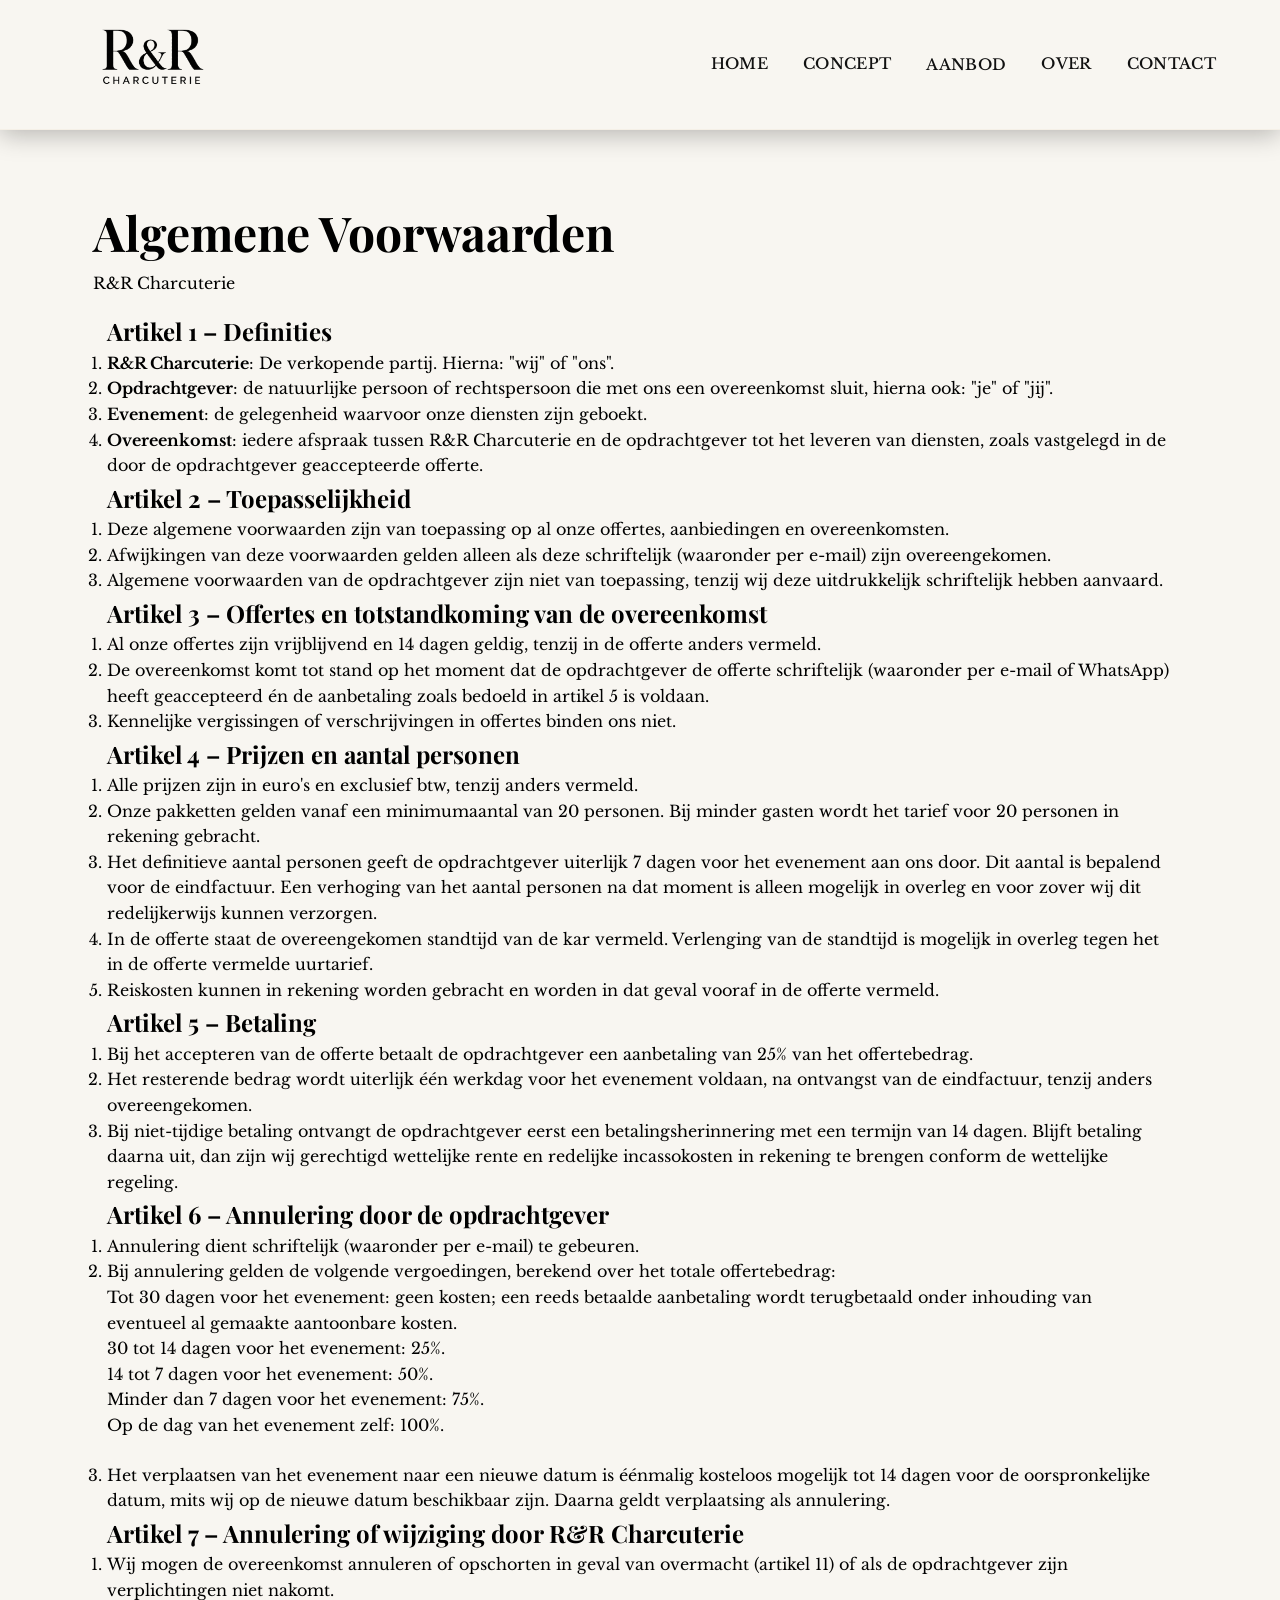
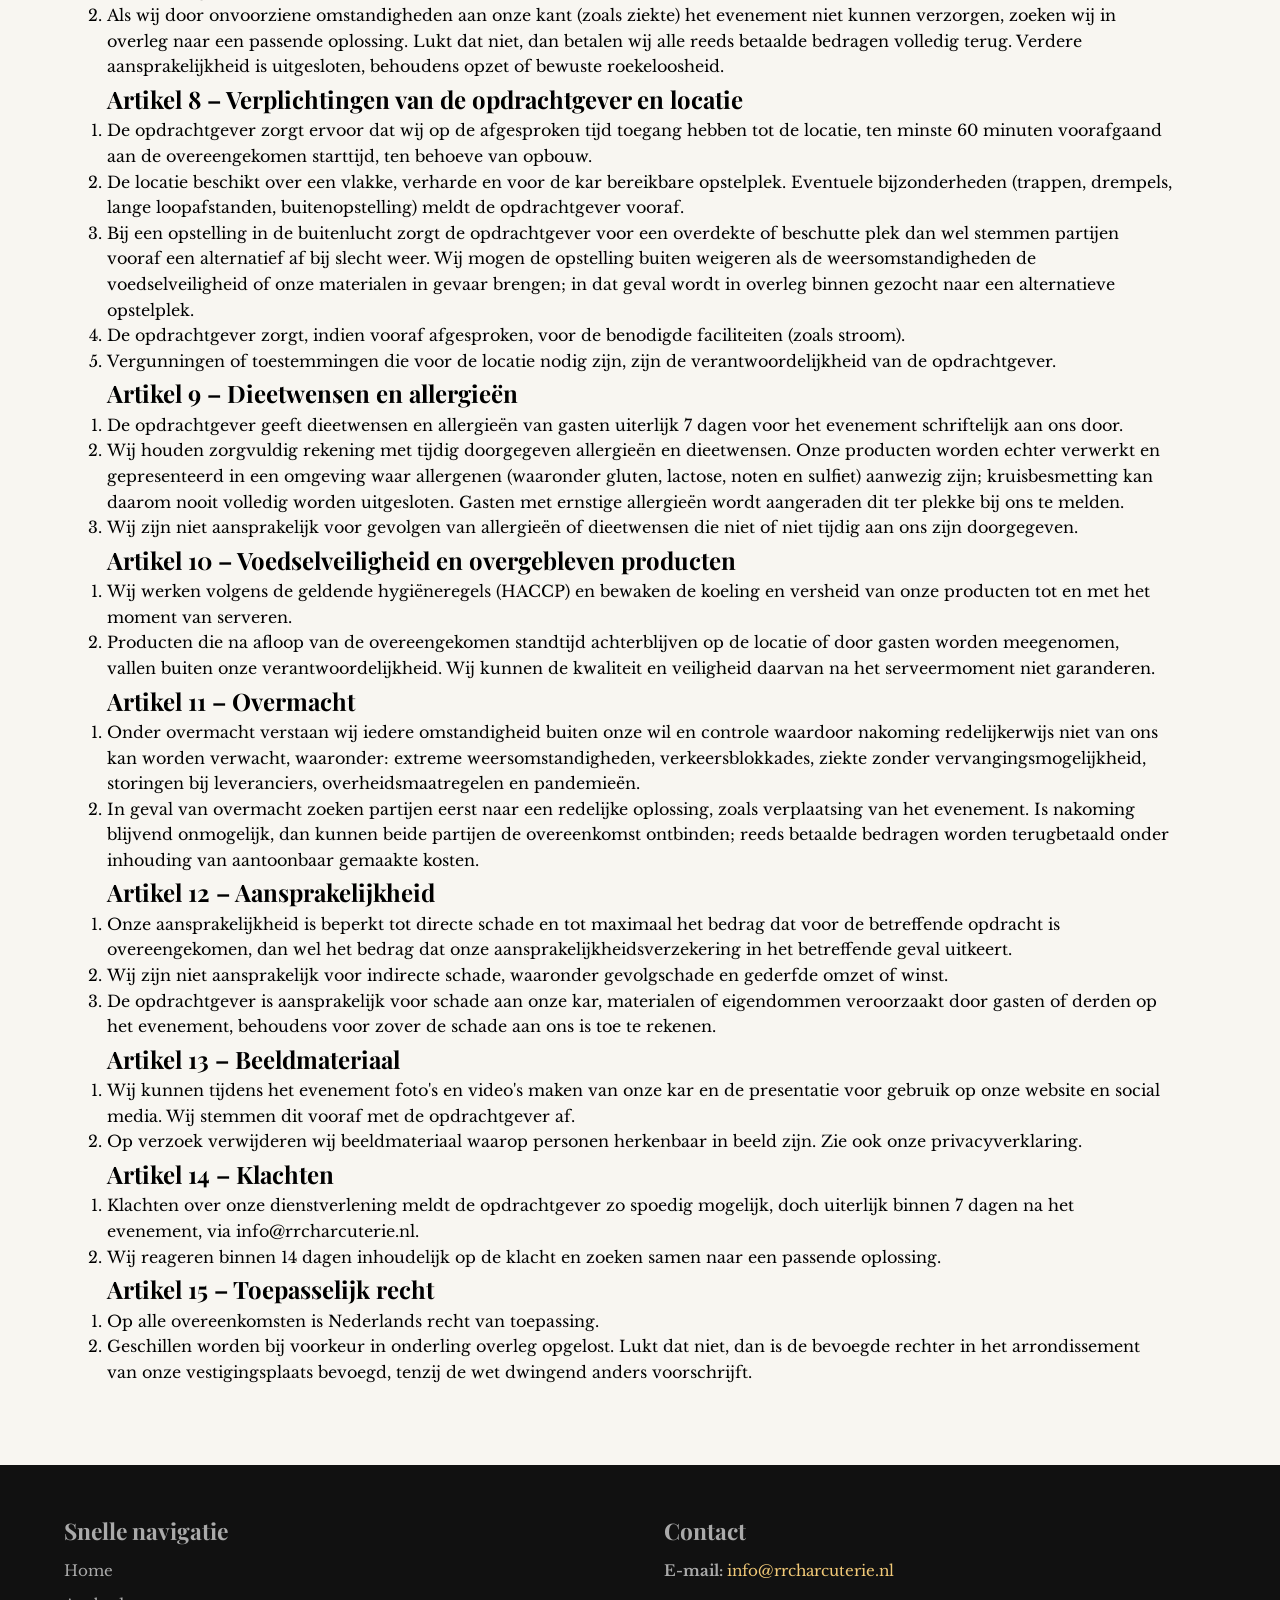
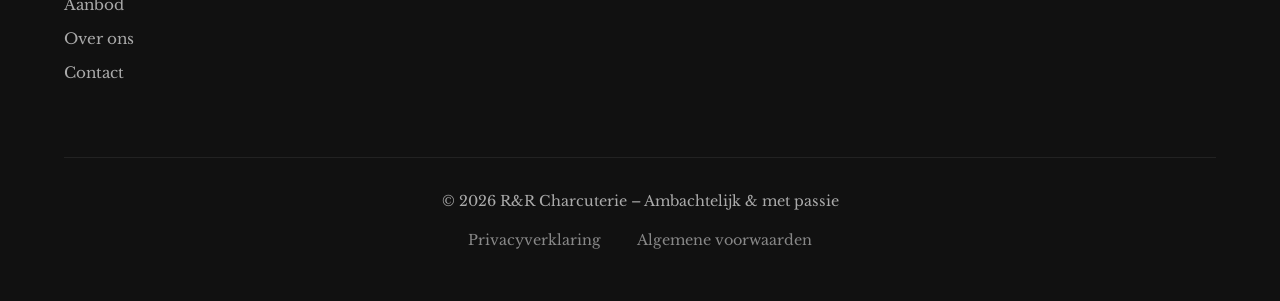
==== commit d3b1a2bb: "small update" ====
--- a/algemeen.html
+++ b/algemeen.html
@@ -59,13 +59,17 @@
 
   </div>
 </header>
-<main class="terms-page">
-  <section class="terms-hero">
-    <div class="container">
-      <h1>Algemene voorwaarden</h1>
-      <p class="terms-date">Versie: 25-08-2026</p>
-    </div>
-  </section>
+  <main class="terms-page">
+
+    <section class="terms-hero">
+      <div class="container">
+        <h1>Algemene Voorwaarden</h1>
+        <p class="terms-date">
+          R&amp;R Charcuterie
+        </p>
+      </div>
+    </section>
+
 
   <section class="terms-section">
     <div class="container terms-container">
--- a/styles.css
+++ b/styles.css
@@ -1263,13 +1263,29 @@
 
 .terms-page{
   margin-top: 2rem;
+   padding: 2em;
 }
 
 .terms-page h1{
-  font-size: 5em;
+  font-size: 3em;
 }
 
 .terms-section{
   margin-bottom: 2rem;
-}
-
+  padding: 1em;
+}
+
+@media (max-width: 720px) {
+ .terms-page h1 {
+  font-size: 2.5em;
+ }
+}
+
+@media (max-width: 440px) {
+ .terms-page h1 {
+  font-size: 1.5em;
+ }
+}
+  
+
+
--- a/styles.css
+++ b/styles.css
@@ -1263,13 +1263,29 @@
 
 .terms-page{
   margin-top: 2rem;
+   padding: 2em;
 }
 
 .terms-page h1{
-  font-size: 5em;
+  font-size: 3em;
 }
 
 .terms-section{
   margin-bottom: 2rem;
-}
-
+  padding: 1em;
+}
+
+@media (max-width: 720px) {
+ .terms-page h1 {
+  font-size: 2.5em;
+ }
+}
+
+@media (max-width: 440px) {
+ .terms-page h1 {
+  font-size: 1.5em;
+ }
+}
+  
+
+
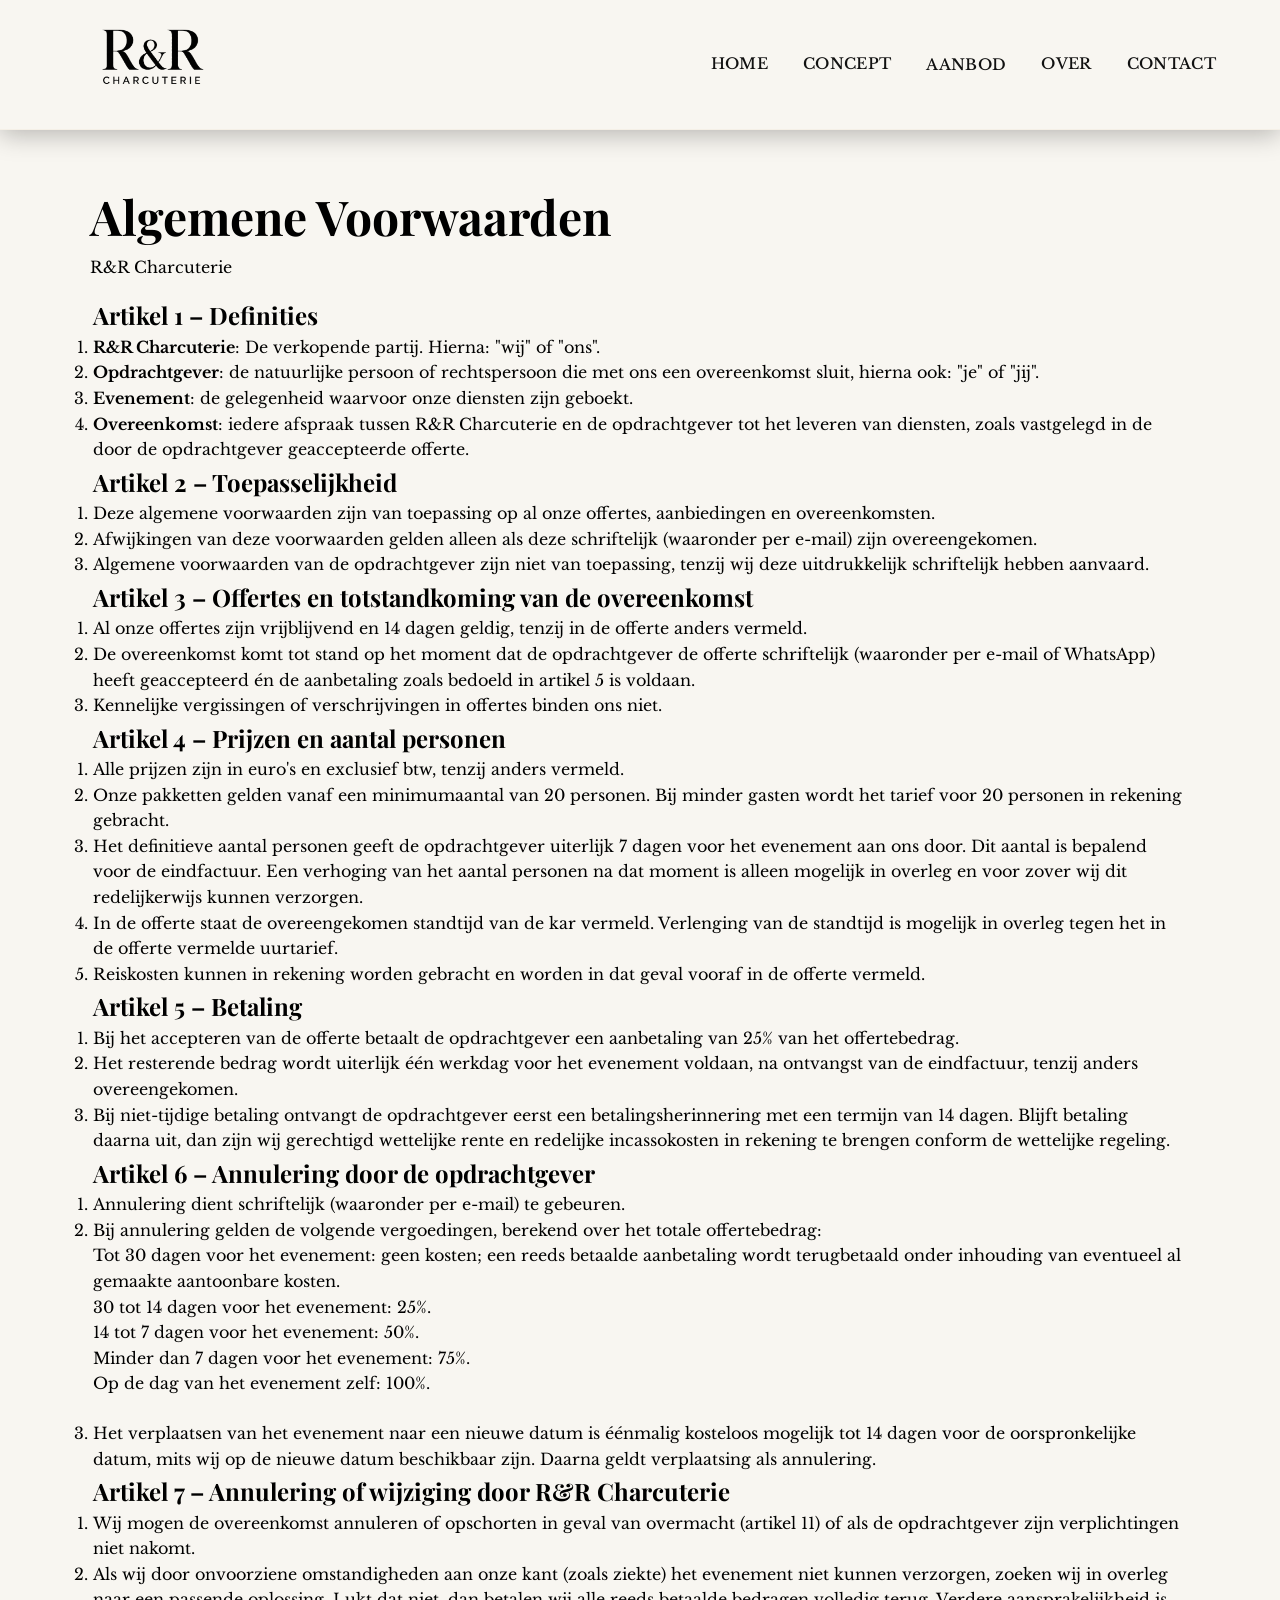
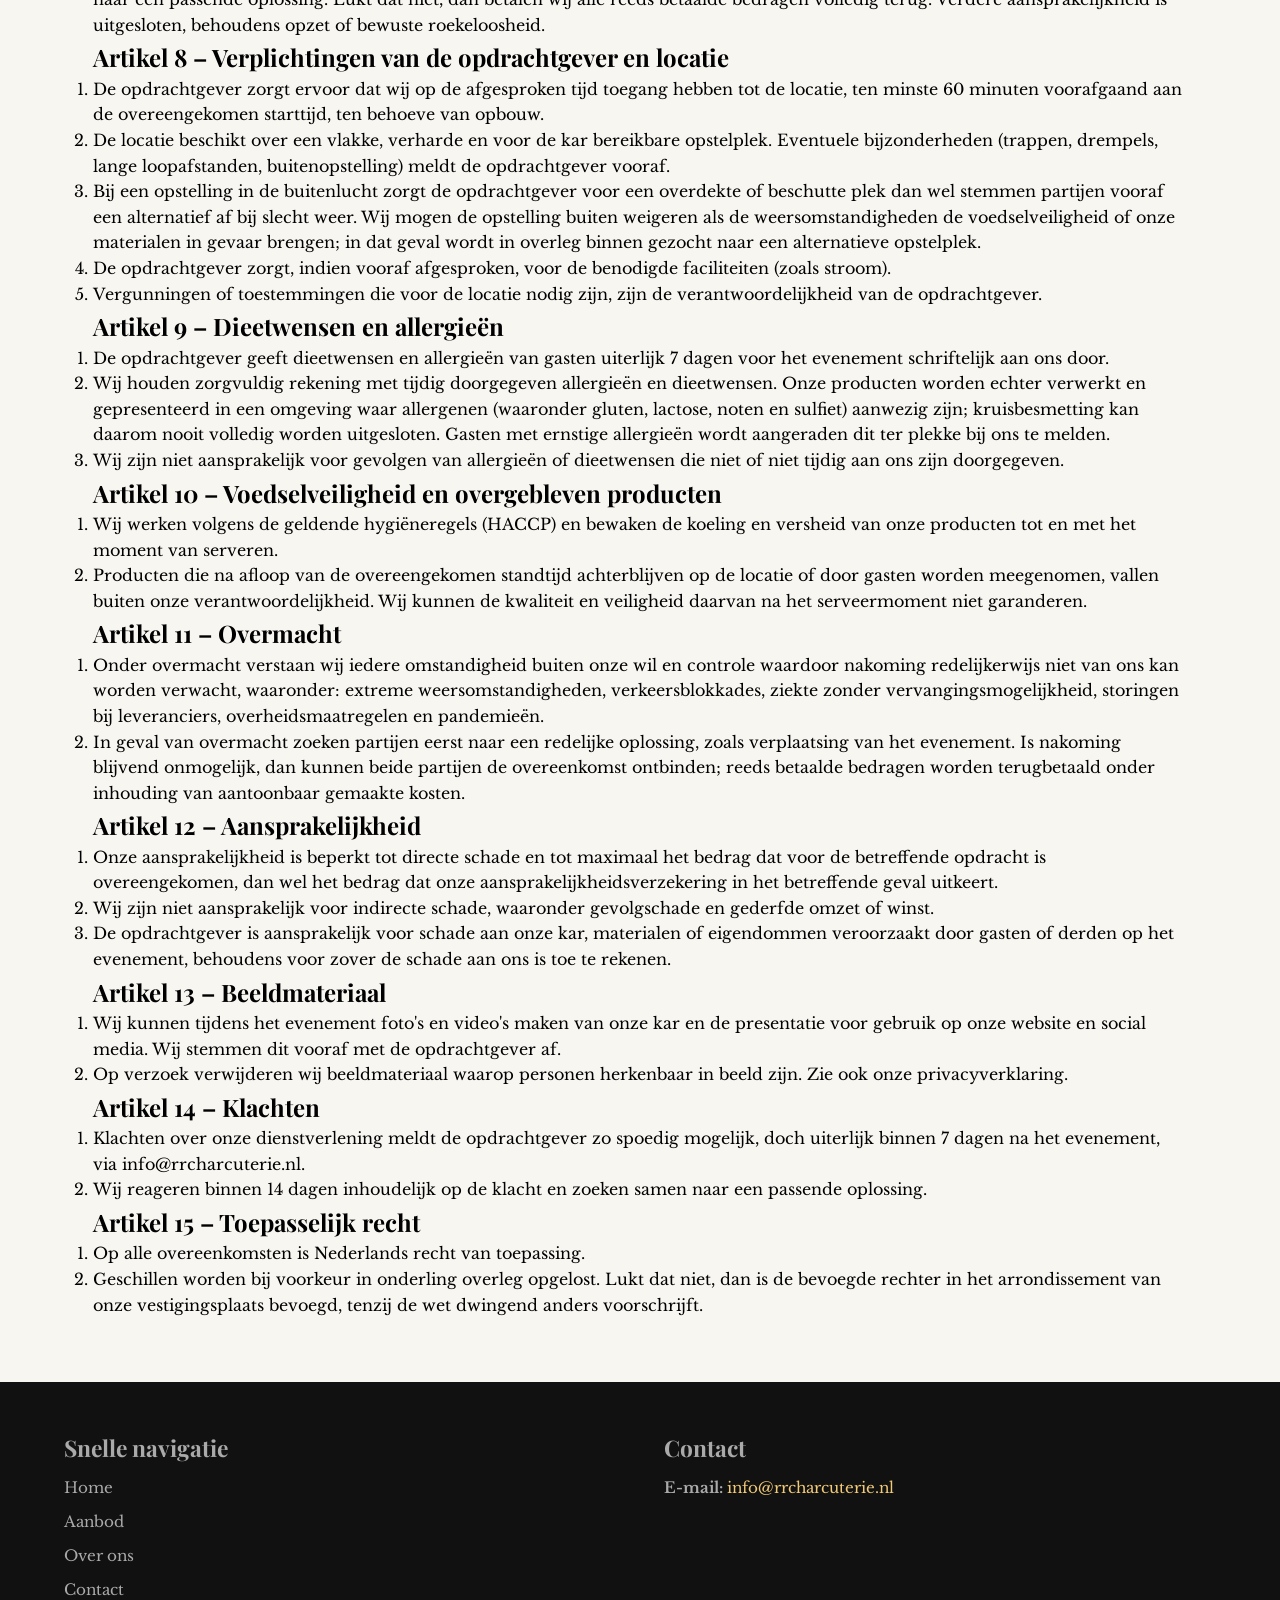
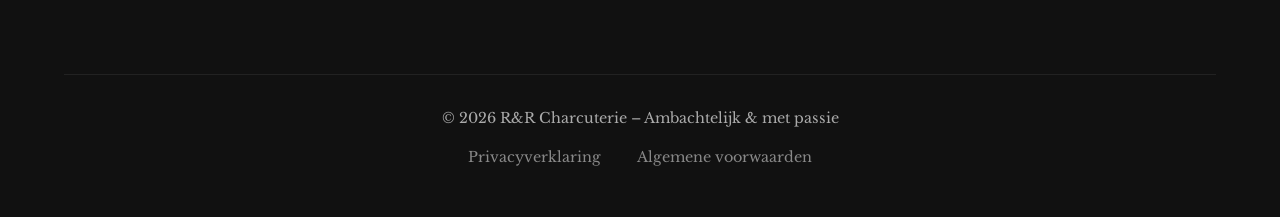
==== commit 412948e1: "favicon" ====
--- a/algemeen.html
+++ b/algemeen.html
@@ -6,7 +6,8 @@
     <title>Algemene Voorwaarden - Charcuterie Ruben en Ryan</title>
     <link rel="stylesheet" href="/styles.css">
      <!-- Favicon -->
-  <link rel="icon" type="image/jpeg" href="t4jKO.jpg">
+  <link rel="icon" type="image/svg+xml" href="/favicon.svg">
+
 
   <!-- CSS -->
   <link rel="stylesheet" href="/styles.css">
--- a/styles.css
+++ b/styles.css
@@ -1263,7 +1263,7 @@
 
 .terms-page{
   margin-top: 2rem;
-   padding: 2em;
+  padding: 1em;
 }
 
 .terms-page h1{
--- a/styles.css
+++ b/styles.css
@@ -1263,7 +1263,7 @@
 
 .terms-page{
   margin-top: 2rem;
-   padding: 2em;
+  padding: 1em;
 }
 
 .terms-page h1{
